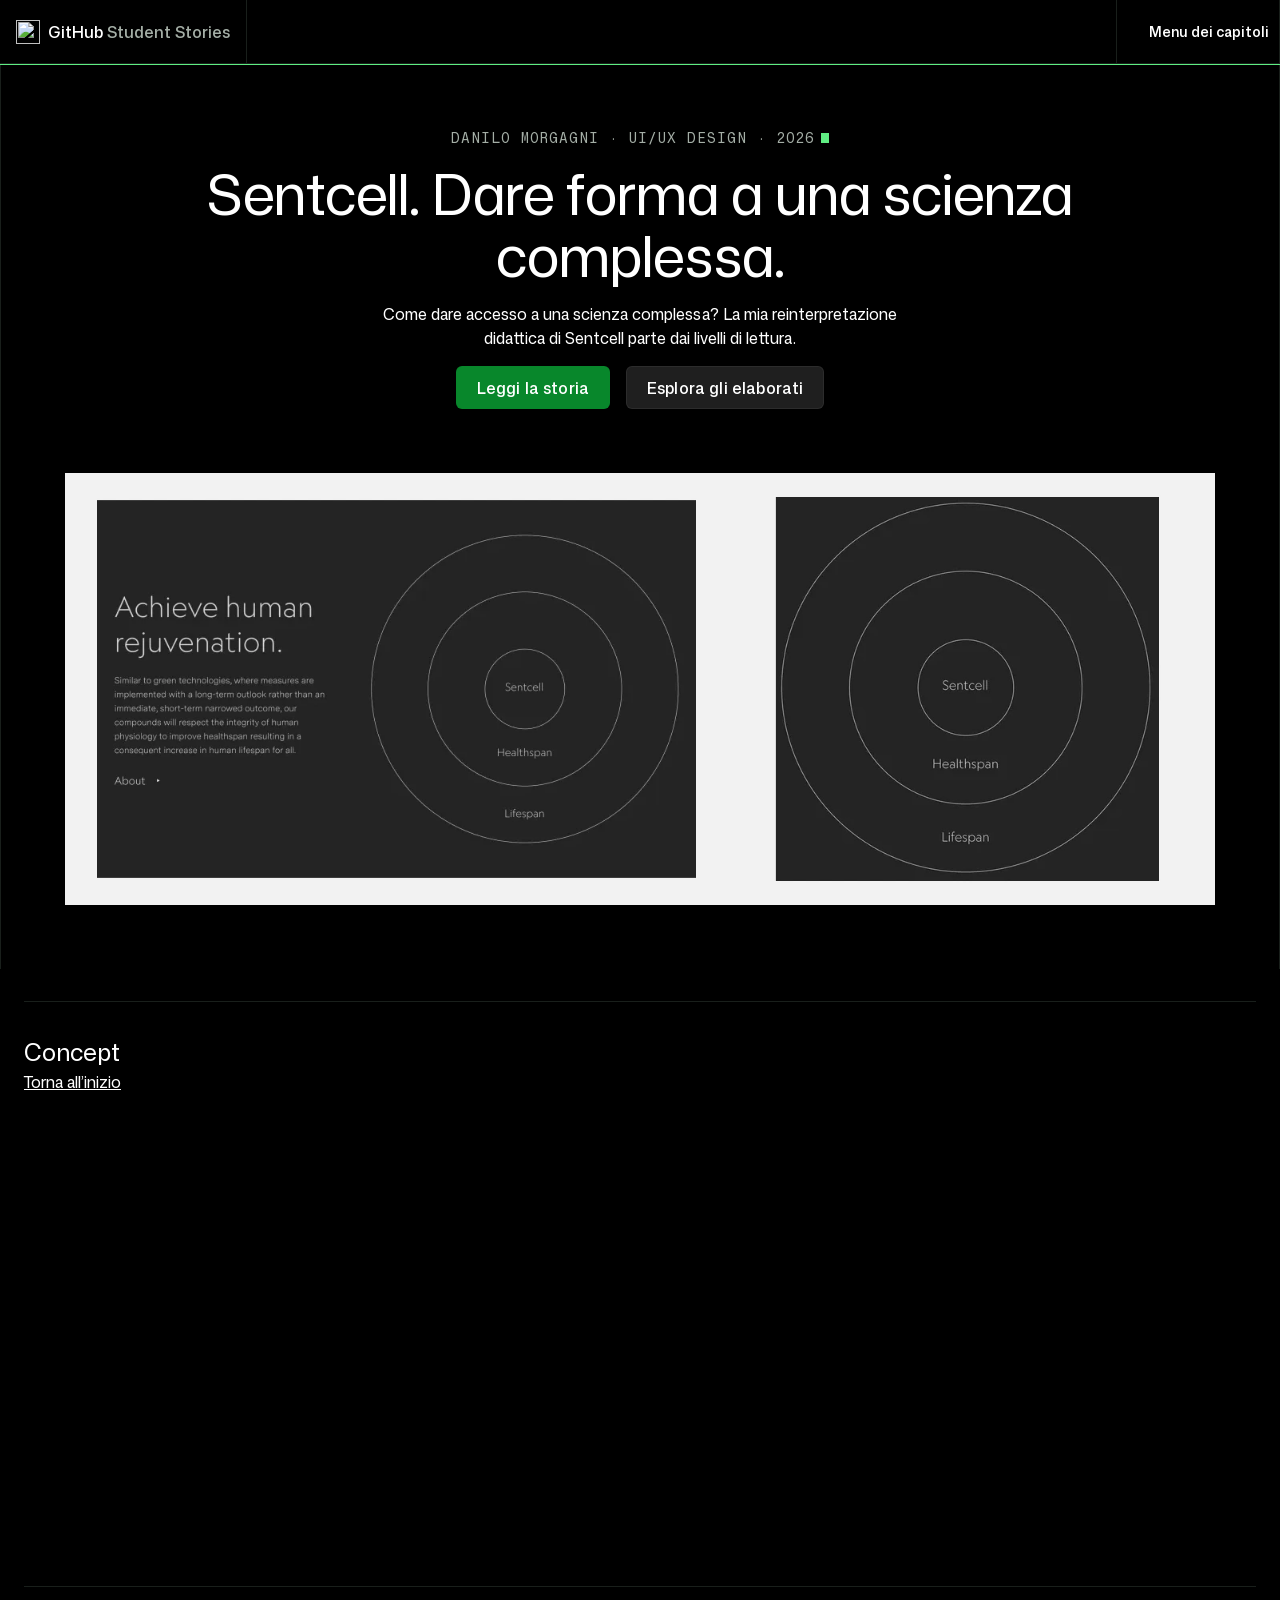
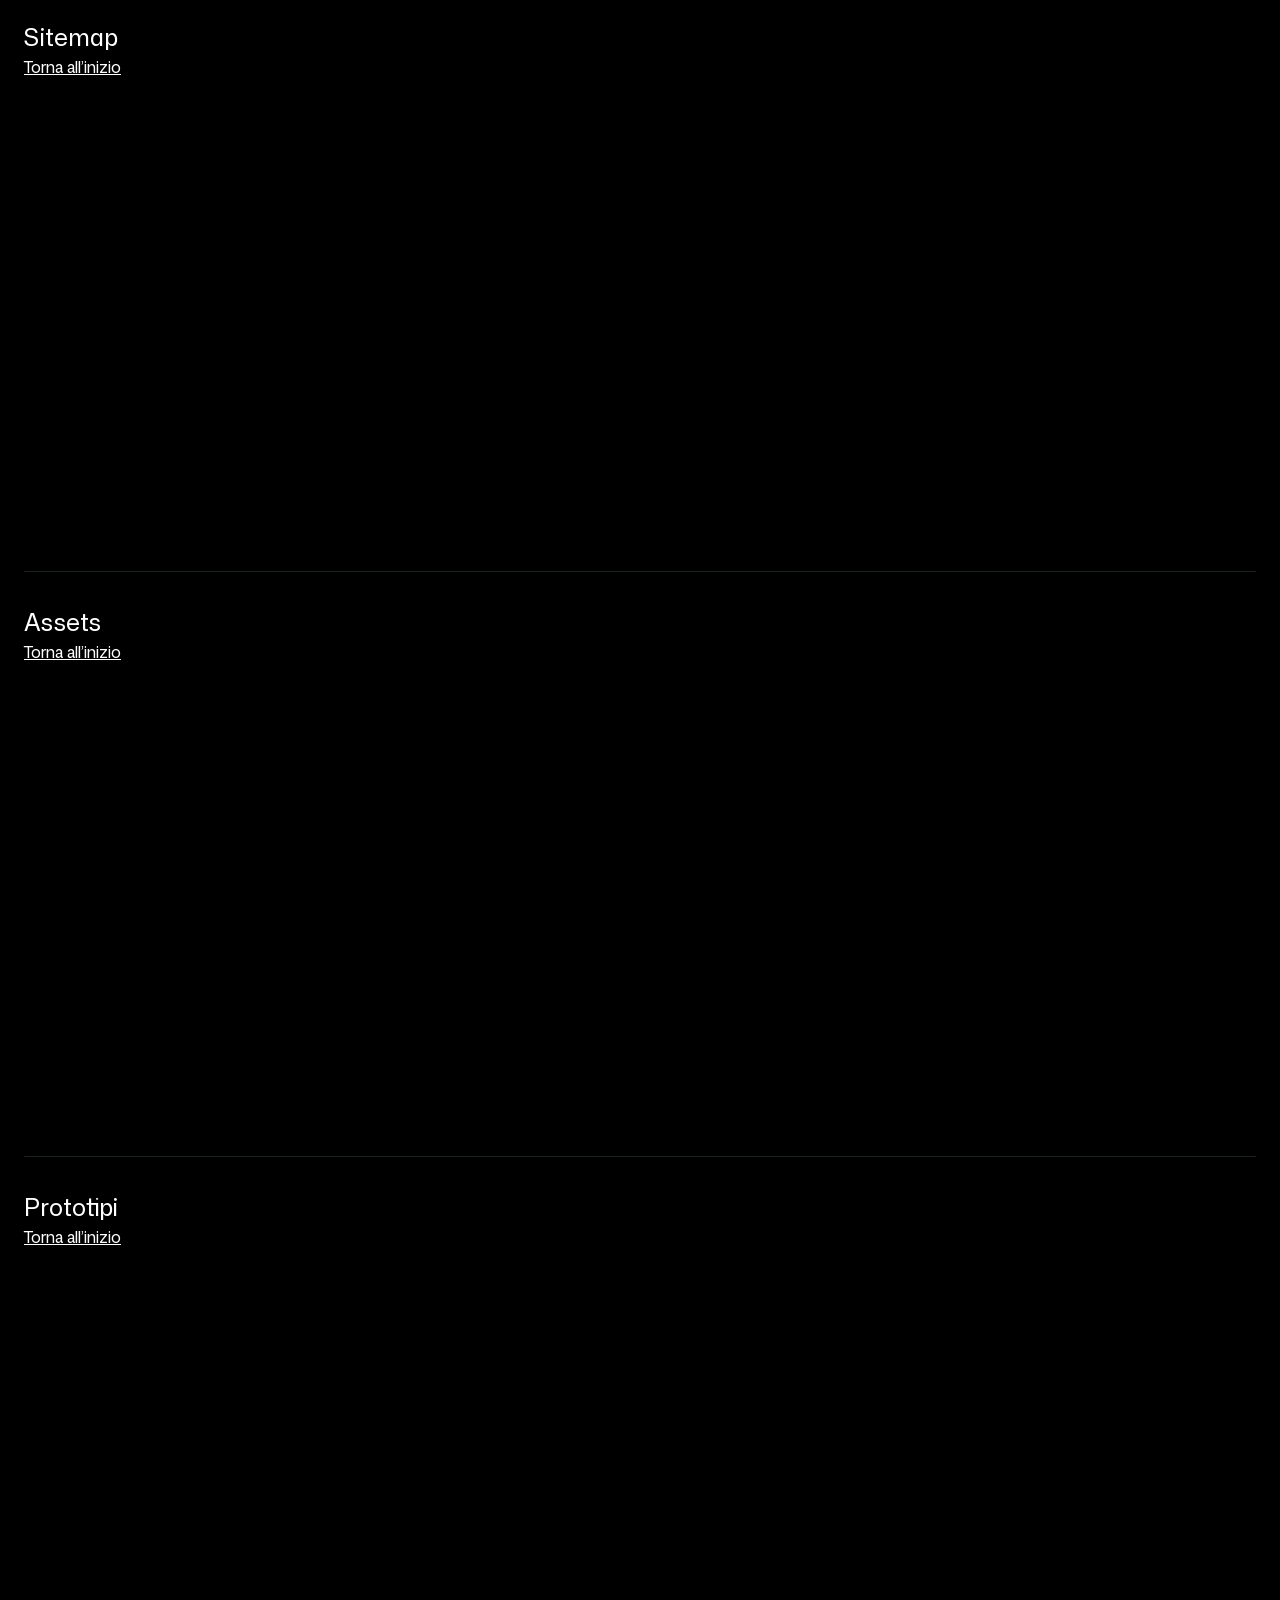
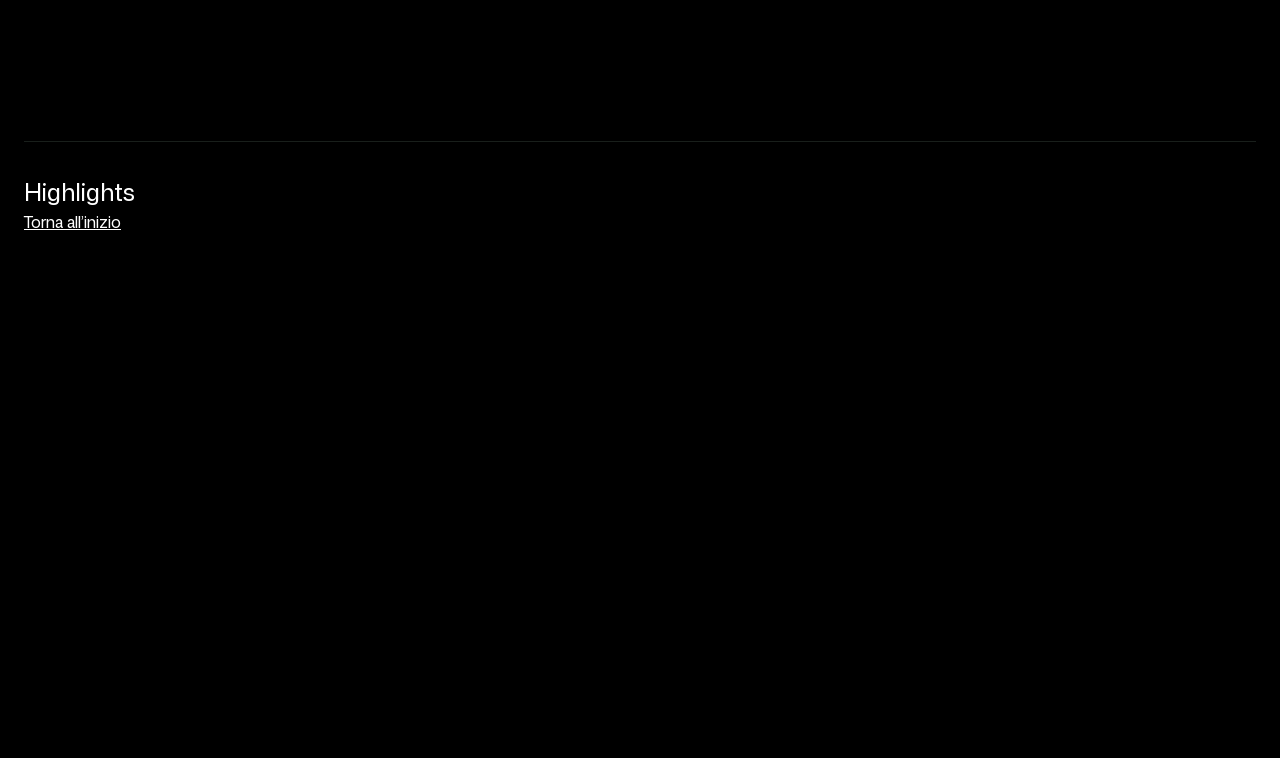
==== index-prova.html @ 56dbe050 "prova pratica del 23 settembre" ====
<!doctype html>
<html lang="it">

<head>
  <meta charset="UTF-8" />
  <meta name="viewport" content="width=device-width, initial-scale=1" />
  <title>Prova Pratica Marco Escher</title>
  <link rel="stylesheet" href="style.css">
  <script src="script.js" defer></script>
</head>

<body>
  <a class="skip-link" href="#top">Vai al contenuto</a>
  <header class="navigation">
    <div class="navigation-content">
      <div class="navigation-brand">
        <a class="navigation-logo" href="https://github.com/education" aria-label="GitHub Education">
          <span class="navigation-back-arrow" aria-hidden="true">‹</span>
          <img src="assets/images/github-mark.svg" width="24" height="24" alt="" />
        </a>
        <a class="navigation-title" href="#top">GitHub <span>Student Stories</span></a>
      </div>
      <div class="navigation-menu">
        <button class="navigation-toggle" type="button" aria-label="Menu dei capitoli" popovertarget="navigation-panel">
          <img class="navigation-icon navigation-icon-open" src="assets/images/menu.svg" width="16" height="16" alt="" aria-hidden="true" />
          <img class="navigation-icon navigation-icon-close" src="assets/images/close.svg" width="16" height="16" alt="" aria-hidden="true" />
          <span class="navigation-label">Menu dei capitoli</span>
        </button>
        <nav id="navigation-panel" class="navigation-panel" popover="auto" aria-label="Capitoli della storia">
          <ul class="navigation-list">
          <li><a href="#concept"><span>Concept</span></a></li>
          <li><a href="#sitemap"><span>Sitemap</span></a></li>
          <li><a href="#assets"><span>Assets</span></a></li>
          <li><a href="#prototipi"><span>Prototipi</span></a></li>
          <li><a href="#highlights"><span>Highlights</span></a></li>
          </ul>
        </nav>
      </div>
    </div>
  </header>
  <main id="top" tabindex="-1">
    <section class="hero">
      <div class="hero-content container">
        <p class="eyebrow">
          Danilo Morgagni · UI/UX Design · 2026
          <svg class="eyebrow-cursor" width="8" height="10" viewBox="0 0 8 10" fill="none"
            xmlns="http://www.w3.org/2000/svg">
            <rect width="8" height="10" fill="#5FED83" />
          </svg>
        </p>
        <h1 class="heading heading-size-1">Sentcell. Dare forma a una scienza complessa.</h1>
        <p class="hero-text text text-size-200">Come dare accesso a una scienza complessa? La mia
          reinterpretazione<br>didattica di Sentcell parte dai livelli
          di lettura.</p>
        <div class="button-group">
          <a href="#storia" class="button button-primary">Leggi la storia</a>
          <a href="#elaborati" class="button button-secondary">Esplora gli elaborati</a>
        </div>
        <img class="hero-image" src="assets/images/sentcell-home.webp" alt="screenshot desktop della home di sentcell">
      </div>
    </section>
    <!-- Destinazioni provvisorie dei link, da completare/sostituire in base al vostro case study -->
    <div class="chapters container" id="storia">
      <section id="concept"><h2 class="heading">Concept</h2><a href="#top">Torna all’inizio</a></section>
      <section id="sitemap"><h2 class="heading">Sitemap</h2><a href="#top">Torna all’inizio</a></section>
      <section id="assets"><h2 class="heading">Assets</h2><a href="#top">Torna all’inizio</a></section>
      <section id="prototipi"><h2 class="heading" id="elaborati">Prototipi</h2><a href="#top">Torna all’inizio</a></section>
      <section id="highlights"><h2 class="heading">Highlights</h2><a href="#top">Torna all’inizio</a></section>
    </div>
  </main>
  <footer></footer>
</body>

</html>
---- style.css ----
* {
    box-sizing: border-box;
    margin: 0;
    padding: 0;
}

img {
    display: inline-block;
    max-width: 100%;
}

@font-face {
  font-family: "Mona Sans";
  src: url("assets/fonts/mona-sans.woff2") format("woff2");
  font-weight: 200 900;
  font-display: swap;
  font-feature-settings: "liga" 0;
}
@font-face {
  font-family: "Mona Sans Mono";
  src: url("assets/fonts/mona-sans-mono.woff2") format("woff2");
  font-weight: 200 900;
  font-display: swap;
  font-feature-settings: "liga" 0;
}

:root {
    --font-body: "Mona Sans";
    --font-mono: "Mona Sans Mono";
    --color-black: #000;
    --color-white: #fff;
    --color-muted: #A4AEA6;
    --color-border-muted: #191F1B;
    --color-cursor: #5FED83;
    --color-button-primary-bg: #08872B;
    --color-button-secondary-bg: rgba(255, 255, 255, 0.12);
    --color-button-secondary-border: rgba(255, 255, 255, 0.06);
    --color-focus: #3094ff;
    --container-width: 1280px;
    --spacing-64: 64px;
    --heading-1-font-size: 56px;
    --heading-1-line-height: 1.1;
    --eyebrow-font-size: 14px;
    --text-200-font-size: 16px;
    --text-200-line-height: 1.5;
    --text-100-font-size: 0.875em;
    --text-100-line-height: 1.5;
    --font-weight-medium: 500;
    --font-weight-semibold: 550;
    --border-width: 1px;
    --focus-outline-width: 0.25em;
    --focus-outline-offset: 0.125em;
    --radius-control: 0.375em;
    --radius-pill: 100em;
    --layer-navigation: 90;
    --layer-skip-link: 100;
}

@media (max-width: 640px) {
    :root {
        --heading-1-font-size: 36px;
    }
}

body {
    font-family: var(--font-body);
    -webkit-font-smoothing: antialiased;
}

.hero {
    --hero-text-max-width: 600px;
    --hero-content-gap: 1em;

    background: var(--color-black);
    color: var(--color-white);
    text-align: center;
}

.container {
    max-width: var(--container-width);
    margin-left: auto;
    margin-right: auto;
}

.hero-content {
    padding: var(--spacing-64);
    border-left: 1px solid var(--color-border-muted);
    border-right: 1px solid var(--color-border-muted);
    display: flex;
    flex-direction: column;
    align-items: center;
    gap: var(--hero-content-gap);
}

.eyebrow {
    font-size: var(--eyebrow-font-size);
    font-family: var(--font-mono);
    text-transform: uppercase;
    letter-spacing: 1px;
    color: var(--color-muted);
    display: flex;
    justify-content: center;
    align-items: center;
    gap: 0.42em;
}

.eyebrow-cursor rect {
    fill: var(--color-cursor);
}

.heading {
    font-weight: 400;
}

.heading-size-1 {
    font-size: var(--heading-1-font-size);
    line-height: var(--heading-1-line-height);
}

.text-size-200 {
    font-size: var(--text-200-font-size);
    line-height: var(--text-200-line-height);
}

.hero-text {
    max-width: var(--hero-text-max-width);
}

.button-group {
    display: flex;
    gap: 1em;
}

.hero-image {
    margin-top: calc(64px - var(--hero-content-gap));
}

.button {
    text-decoration: none;
    color: inherit;
    border: 1px solid;
    padding: 0.6em 1.25em;
    font-weight: 500;
    letter-spacing: 0.16px;
    border-radius: 0.375em;
    transition: background-color 300ms ease-in-out;
}

.button-primary {
    background-color: var(--color-button-primary-bg);
    border-color: transparent;
}

.button-primary:hover {
    background-color: color-mix(in srgb, var(--color-button-primary-bg),#000 16%);
}

.button-secondary {
     background-color: var(--color-button-secondary-bg);
     border-color: var(--color-button-secondary-border);
}

.button-secondary:hover {
    background-color: color-mix(in srgb, var(--color-button-secondary-bg),#fff 6%);
}

.button:focus-visible {
    outline: 4px solid var(--color-focus);
    outline-offset: 2px;
}

[hidden] {
    display: none !important;
}

.skip-link {
    --skip-link-offset-inline: 1em;
    --skip-link-offset-block: 0.5em;
    --skip-link-padding: 0.375em 1.25em;

    position: absolute;
    top: var(--skip-link-offset-block);
    left: var(--skip-link-offset-inline);
    z-index: var(--layer-skip-link);
    padding: var(--skip-link-padding);
    border-radius: var(--radius-control);
    background: var(--color-button-primary-bg);
    color: var(--color-white);
    transform: translateY(calc(-100% - var(--skip-link-offset-block)));
}

.skip-link:focus {
    transform: none;
    outline: var(--focus-outline-width) solid var(--color-focus);
    outline-offset: var(--focus-outline-offset);
}

.navigation {
    --navigation-height: 3.5em;
    --navigation-logo-size: 1.5em;
    --navigation-logo-margin-start: 1em;
    --navigation-logo-margin-end: 0.5em;
    --navigation-brand-padding-end: 1em;
    --navigation-back-arrow-font-size: 1.75em;
    --navigation-back-arrow-line-height: 1;
    --navigation-back-arrow-offset: -0.75em;
    --navigation-title-font-size: var(--text-100-font-size);
    --navigation-title-line-height: var(--text-100-line-height);
    --navigation-link-font-size: var(--text-100-font-size);
    --navigation-link-padding: 1em;
    --navigation-link-hover-background: #151D17;
    --navigation-toggle-font-size: 1em;
    --navigation-toggle-width: 3em;
    --navigation-toggle-padding: 0.25em 0.75em;
    --navigation-toggle-open-background: #090D0A;
    --navigation-icon-size: 1em;
    --navigation-reveal-duration: 0.5s;
    --navigation-reveal-easing: ease;
    --navigation-reveal-offset: -1.25em;

    position: relative;
    z-index: var(--layer-navigation);
    font-size: var(--text-200-font-size);
    line-height: var(--text-200-line-height);
    color: var(--color-white);
    background: var(--color-black);
    border-bottom: var(--border-width) solid var(--color-border-muted);
}

.navigation a {
    color: inherit;
}

.navigation a:focus-visible, .navigation button:focus-visible {
    outline: var(--focus-outline-width) solid var(--color-focus);
    outline-offset: var(--focus-outline-offset);
}

.navigation::after {
    content: "";
    position: absolute;
    top: calc(100% + var(--border-width));
    left: 0;
    right: 0;
    height: var(--border-width);
    background: var(--color-cursor);
    pointer-events: none;
}

.navigation-content {
    display: flex;
    flex-wrap: wrap;
}

.navigation-brand {
    display: flex;
    align-items: center;
    height: calc(var(--navigation-height) - var(--border-width));
    flex-shrink: 0;
}

.navigation-logo {
    display: flex;
    position: relative;
    margin-left: var(--navigation-logo-margin-start);
    margin-right: var(--navigation-logo-margin-end);
}

.navigation-logo img {
    display: block;
    width: var(--navigation-logo-size);
    height: var(--navigation-logo-size);
}

.navigation-back-arrow {
    position: absolute;
    top: 50%;
    left: var(--navigation-back-arrow-offset);
    transform: translateY(-50%);
    opacity: 0;
    color: var(--color-muted);
    font-size: var(--navigation-back-arrow-font-size);
    line-height: var(--navigation-back-arrow-line-height);
}

.navigation-logo:hover .navigation-back-arrow {
    opacity: 1;
}

.navigation-title {
    text-decoration: none;
    font-size: var(--navigation-title-font-size);
    font-weight: var(--font-weight-medium);
    line-height: var(--navigation-title-line-height);
}

.navigation-title span {
    color: var(--color-muted);
}

.navigation-menu {
    width: 100%;
}

.navigation-list {
    list-style: none;
    margin: 0;
    padding: 0;
}

.navigation-list a {
    display: flex;
    align-items: center;
    padding: var(--navigation-link-padding);
    font-size: var(--navigation-link-font-size);
    line-height: var(--text-100-line-height);
    text-decoration: none;
}

.navigation-list a:hover {
    color: var(--color-white);
}

/* Il layout "compatto" dipende se l'attributo popover è presente (su desktop viene rimosso via JS) */
.navigation:has(.navigation-panel[popover]) {
    height: var(--navigation-height);
}

.navigation:has(.navigation-panel[popover]) .navigation-content {
    height: 100%;
    flex-wrap: nowrap;
}

.navigation-menu:has(.navigation-panel[popover]) {
    width: auto;
    margin-left: auto;
}

.navigation-toggle {
    anchor-name: --navigation-toggle;
    display: flex;
    align-items: center;
    justify-content: center;
    width: var(--navigation-toggle-width);
    height: 100%;
    padding: var(--navigation-toggle-padding);
    font-family: inherit;
    font-size: var(--navigation-toggle-font-size);
    line-height: var(--text-100-line-height);
    cursor: pointer;
    border: 0;
    border-left: var(--border-width) solid var(--color-border-muted);
    background: transparent;
    color: var(--color-white);
}

.navigation-icon {
    display: block;
    width: var(--navigation-icon-size);
    height: var(--navigation-icon-size);
    flex-shrink: 0;
}

.navigation-icon-close {
    display: none;
}

.navigation-label {
    display: none;
}

.navigation-panel[popover] {
    position: fixed;
    position-anchor: --navigation-toggle;
    inset: auto;
    top: calc(anchor(bottom) + var(--border-width));
    left: 0;
    width: 100%;
    margin: 0;
    padding: 0;
    border: 0;
    color: var(--color-white);
    background: var(--color-black);
    max-height: calc(100dvh - var(--navigation-height));
    overflow-y: auto;
}

.navigation-menu:has(:popover-open) .navigation-toggle {
    background: var(--navigation-toggle-open-background);
}

.navigation-menu:has(:popover-open) .navigation-icon-open {
    display: none;
}

.navigation-menu:has(:popover-open) .navigation-icon-close {
    display: block;
}

.navigation-toggle:focus-visible {
    outline-offset: calc(-1 * var(--focus-outline-offset));
}

@media (prefers-reduced-motion: no-preference) {
    .navigation-panel:popover-open {
        animation: reveal var(--navigation-reveal-duration) var(--navigation-reveal-easing);
    }
    @keyframes reveal {
        from {
            opacity: 0;
            transform: translateY(var(--navigation-reveal-offset));
        }
        to {
            opacity: 1;
            transform: translateY(0);
        }
    }
}

/* Su tablet cambia il layout, ma il popover resta attivo */
@media (min-width: 48rem) {
    .navigation {
        --navigation-height: 4em;
        --navigation-title-font-size: 1em;
        --navigation-title-line-height: 1;
        --navigation-toggle-font-size: var(--text-100-font-size);
        --navigation-toggle-min-width: 6em;
        --navigation-toggle-gap: 0.5em;
        --navigation-list-gap: 0.0625em;
        --navigation-list-padding: 0.5em 1em;
        --navigation-link-min-height: 2.5em;
        --navigation-link-padding: 0.5em 0.75em;
    }
    .navigation-brand {
        padding-right: var(--navigation-brand-padding-end);
        border-right: var(--border-width) solid var(--color-border-muted);
    }
    .navigation-menu:has(.navigation-panel[popover]) {
        position: relative;
    }
    .navigation-toggle {
        width: max-content;
        min-width: var(--navigation-toggle-min-width);
        gap: var(--navigation-toggle-gap);
        border-right: var(--border-width) solid var(--color-border-muted);
        font-weight: var(--font-weight-semibold);
    }
    .navigation-label {
        display: inline;
        white-space: nowrap;
    }
    .navigation-panel[popover] {
        left: auto;
        right: anchor(right);
        width: anchor-size(width);
        border: var(--border-width) solid var(--color-border-muted);
        border-top: 0;
    }
    .navigation-list {
        display: grid;
        gap: var(--navigation-list-gap);
        padding: var(--navigation-list-padding);
    }
    .navigation-list a {
        min-height: var(--navigation-link-min-height);
        color: var(--color-muted);
        border-radius: var(--radius-control);
    }
    .navigation-list a:hover, .navigation-list a:focus-visible {
        background: var(--navigation-link-hover-background);
    }
}

/* Su desktop JS rimuove popover e gli elementi si dispongono in linea */
@media (min-width: 63.25rem) {
    .navigation {
        --navigation-inline-list-padding: 0 0 0 1em;
        --navigation-inline-link-padding: 0 0.25em;
        --navigation-inline-label-padding: 0.25em 0.75em;
    }
    .navigation-content {
        flex-wrap: nowrap;
        height: calc(var(--navigation-height) - var(--border-width));
    }
    .navigation-menu:has(.navigation-panel:not([popover])) {
        width: auto;
        margin-left: 0;
    }
    .navigation-panel:not([popover]) {
        position: static;
        height: 100%;
        border: 0;
        overflow: visible;
    }
    .navigation-panel:not([popover]) .navigation-list {
        display: flex;
        height: 100%;
        gap: 0;
        padding: var(--navigation-inline-list-padding);
    }
    .navigation-panel:not([popover]) .navigation-list a {
        height: 100%;
        padding: var(--navigation-inline-link-padding);
    }
    .navigation-panel:not([popover]) .navigation-list a span {
        padding: var(--navigation-inline-label-padding);
        border-radius: var(--radius-pill);
    }
    .navigation-panel:not([popover]) .navigation-list a:hover, .navigation-panel:not([popover]) .navigation-list a:focus-visible {
        background: transparent;
    }
    .navigation-panel:not([popover]) .navigation-list a:hover span {
        background: var(--navigation-link-hover-background);
    }
    .navigation-panel:not([popover]) .navigation-list a:focus-visible {
        outline: none;
    }
    .navigation-panel:not([popover]) .navigation-list a:focus-visible span {
        outline: var(--focus-outline-width) solid var(--color-focus);
        outline-offset: var(--focus-outline-offset);
    }
}

/* Destinazioni provvisorie dei link, da completare/sostituire in base al vostro case study */
.chapters {
    --chapters-padding: 2em 1.5em;
    --chapters-section-min-height: 65vh;
    --chapters-section-padding-top: 2em;

    padding: var(--chapters-padding);
    color: var(--color-white);
    background: var(--color-black);
    line-height: var(--text-200-line-height);
}

.chapters section {
    min-height: var(--chapters-section-min-height);
    padding-top: var(--chapters-section-padding-top);
    border-top: var(--border-width) solid var(--color-border-muted);
}

.chapters a {
    color: inherit;
}
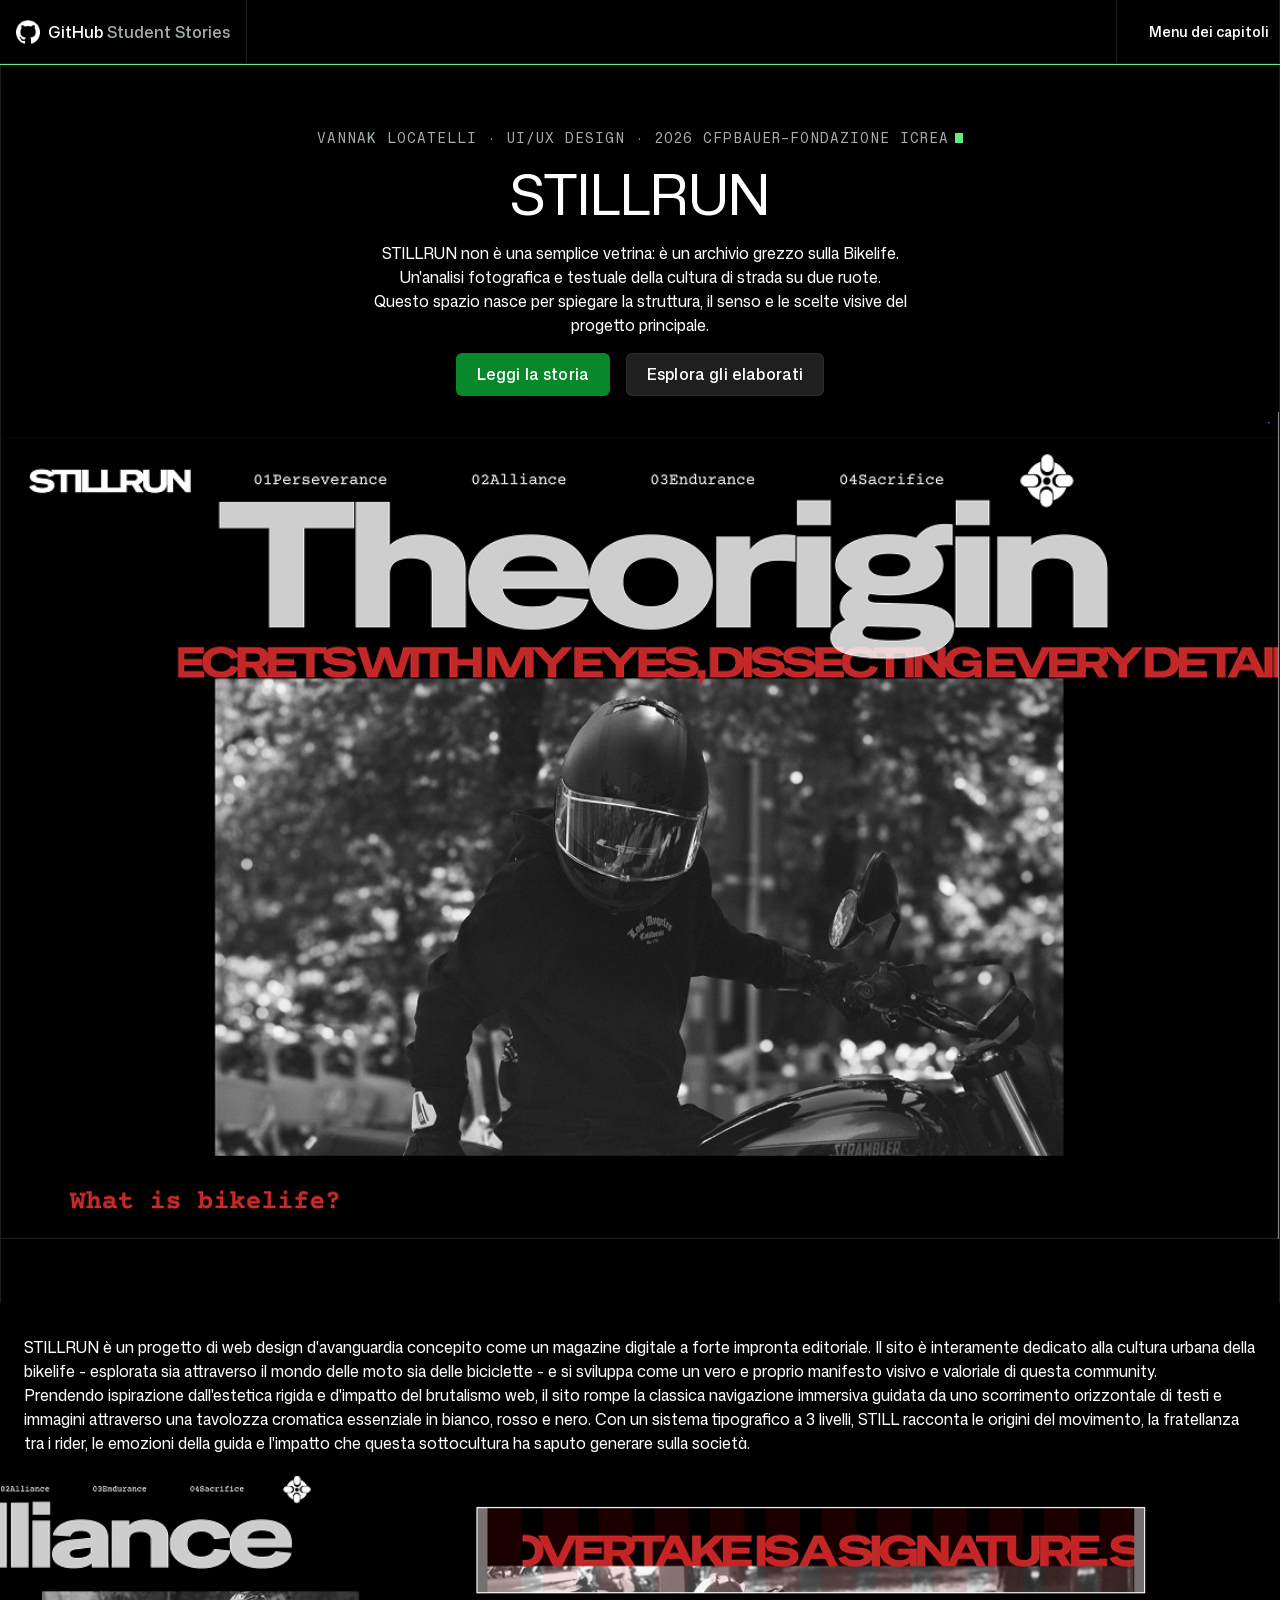
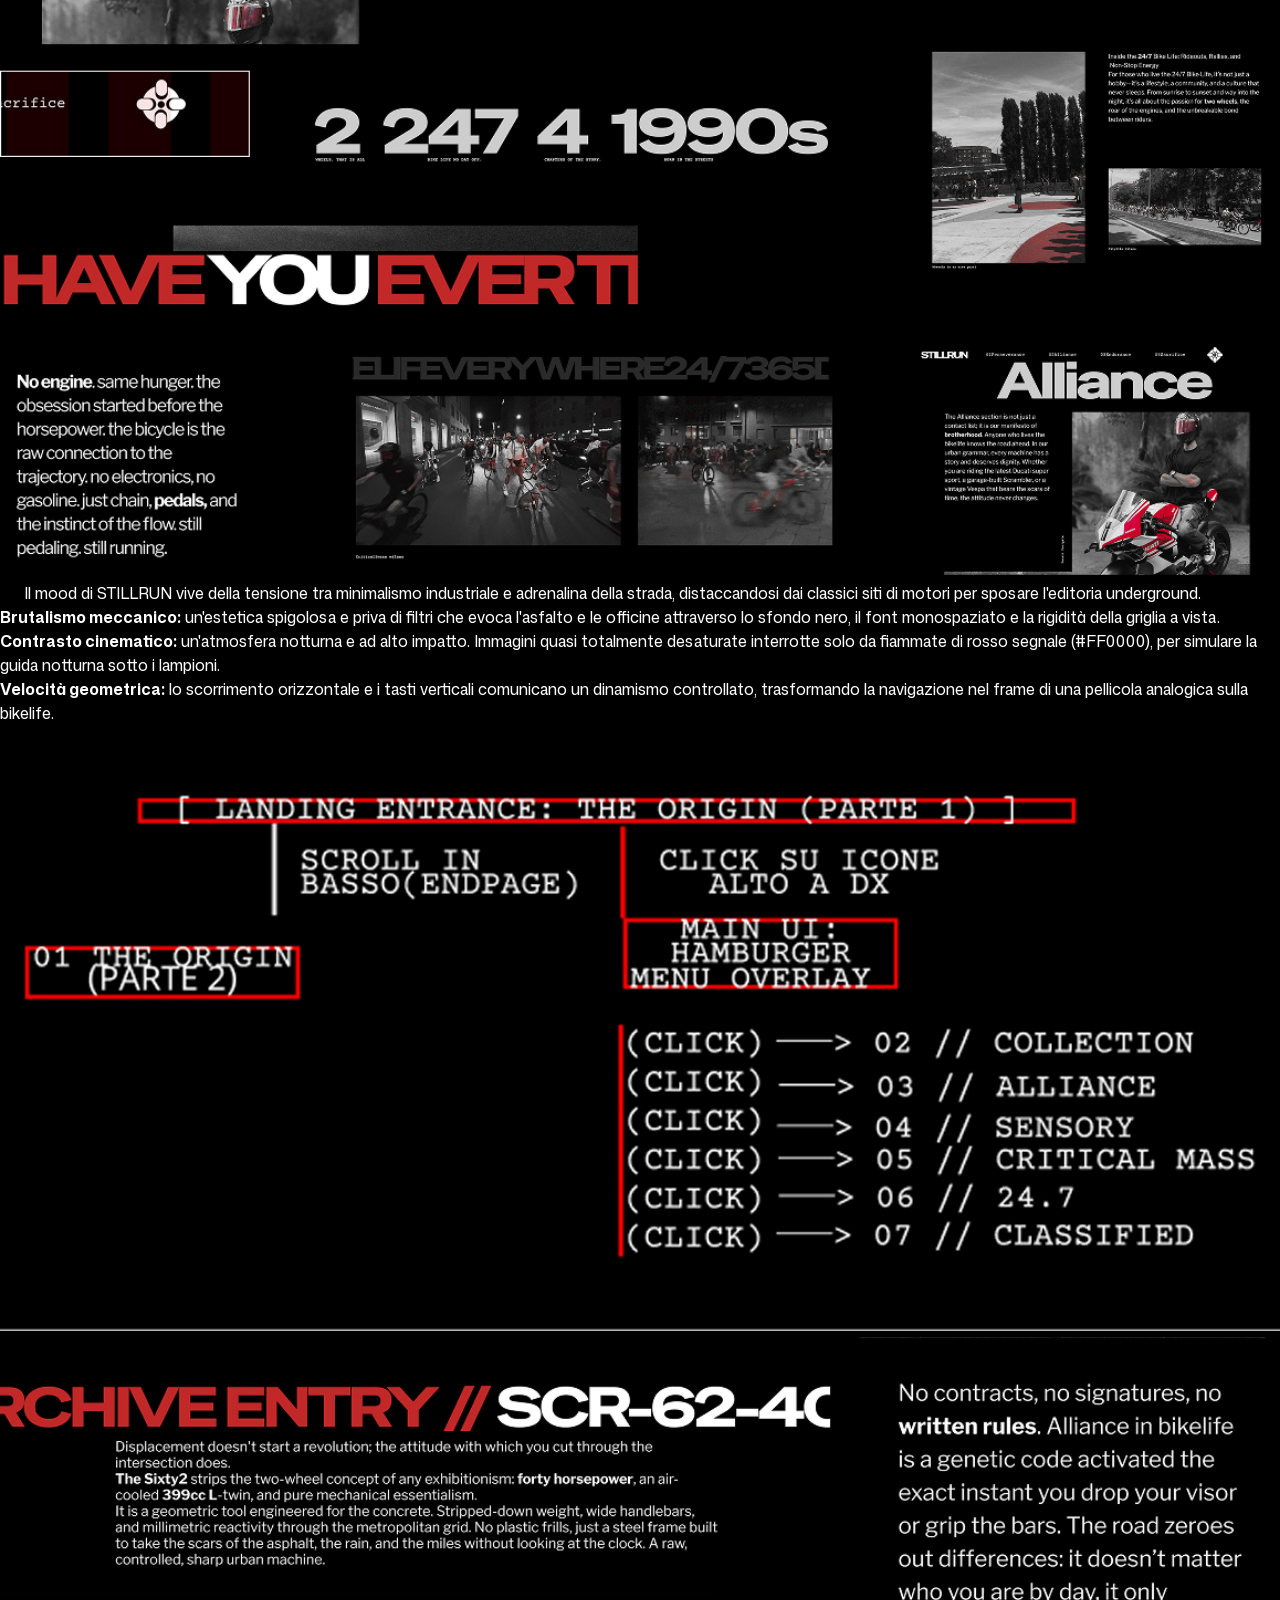
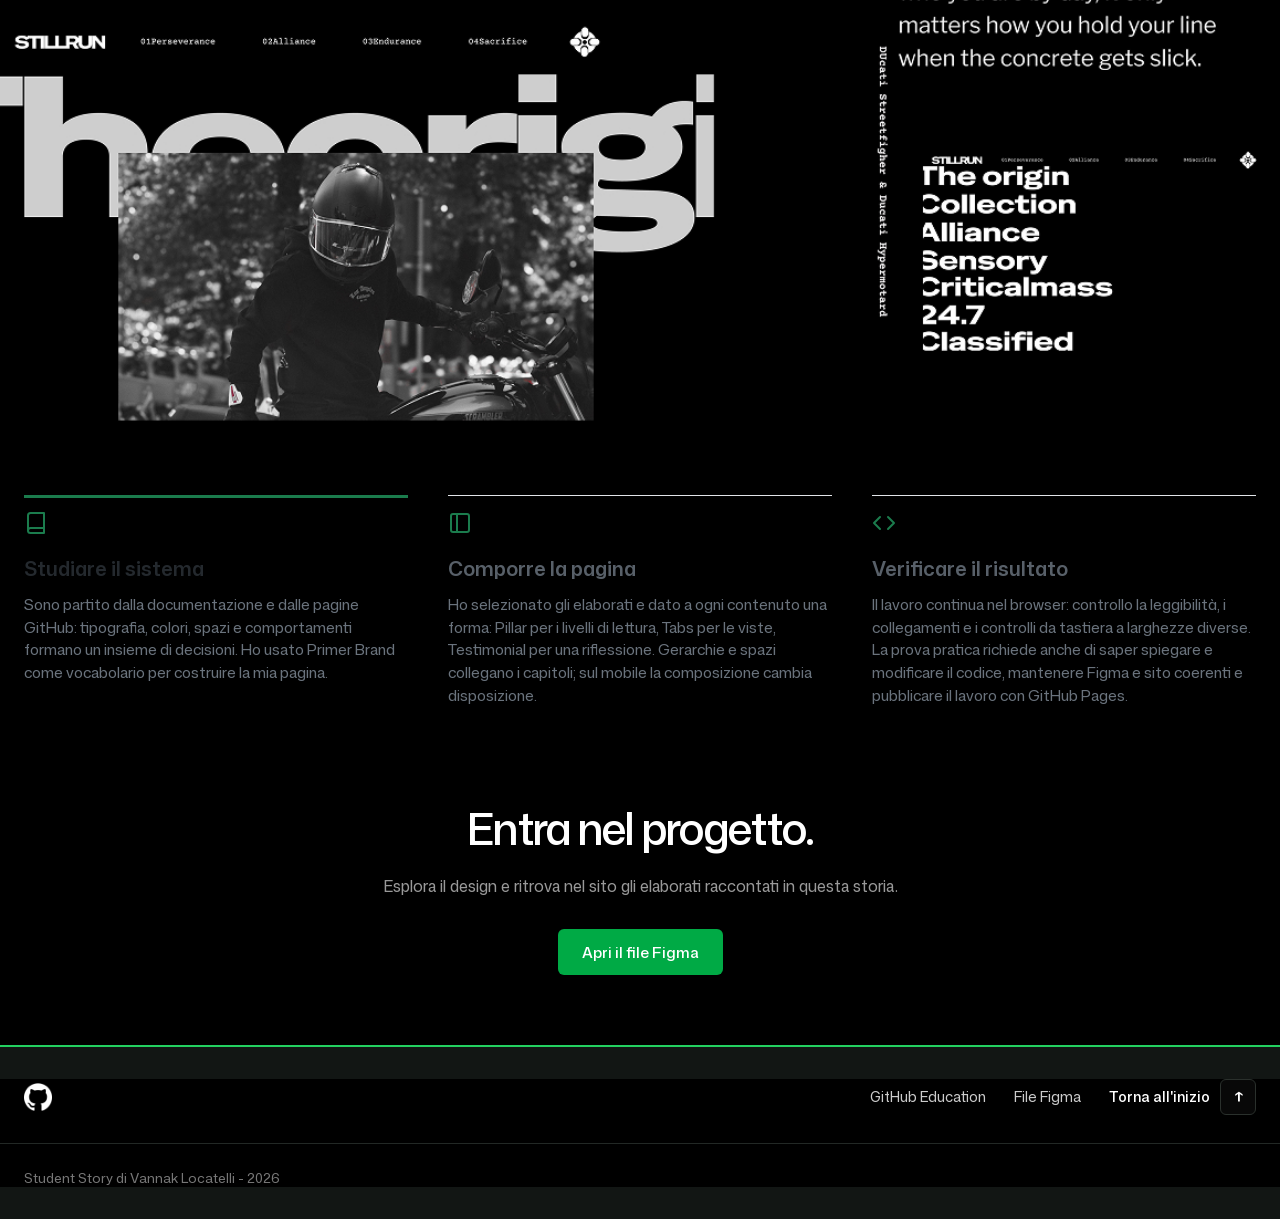
==== commit fce0d3bc: "9 ottobre 10:00" ====
--- a/index-prova.html
+++ b/index-prova.html
@@ -4,19 +4,20 @@
 <head>
   <meta charset="UTF-8" />
   <meta name="viewport" content="width=device-width, initial-scale=1" />
-  <title>Prova Pratica Marco Escher</title>
+  <title>STILLRUN // Case Study - Vannak Locatelli</title>
   <link rel="stylesheet" href="style.css">
   <script src="script.js" defer></script>
 </head>
 
 <body>
   <a class="skip-link" href="#top">Vai al contenuto</a>
+  
   <header class="navigation">
     <div class="navigation-content">
       <div class="navigation-brand">
         <a class="navigation-logo" href="https://github.com/education" aria-label="GitHub Education">
           <span class="navigation-back-arrow" aria-hidden="true">‹</span>
-          <img src="assets/images/github-mark.svg" width="24" height="24" alt="" />
+          <img src="assets/images/github-white-icon.png.webp" width="24" height="24" alt="GitHub Logo" />
         </a>
         <a class="navigation-title" href="#top">GitHub <span>Student Stories</span></a>
       </div>
@@ -28,47 +29,157 @@
         </button>
         <nav id="navigation-panel" class="navigation-panel" popover="auto" aria-label="Capitoli della storia">
           <ul class="navigation-list">
-          <li><a href="#concept"><span>Concept</span></a></li>
-          <li><a href="#sitemap"><span>Sitemap</span></a></li>
-          <li><a href="#assets"><span>Assets</span></a></li>
-          <li><a href="#prototipi"><span>Prototipi</span></a></li>
-          <li><a href="#highlights"><span>Highlights</span></a></li>
+            <li><a href="#concept"><span>Concept</span></a></li>
+            <li><a href="#sitemap"><span>Sitemap</span></a></li>
+            <li><a href="#assets"><span>Assets</span></a></li>
+            <li><a href="#prototipi"><span>Prototipi</span></a></li>
+            <li><a href="#highlights"><span>Highlights</span></a></li>
           </ul>
         </nav>
       </div>
     </div>
   </header>
+
   <main id="top" tabindex="-1">
     <section class="hero">
       <div class="hero-content container">
         <p class="eyebrow">
-          Danilo Morgagni · UI/UX Design · 2026
-          <svg class="eyebrow-cursor" width="8" height="10" viewBox="0 0 8 10" fill="none"
-            xmlns="http://www.w3.org/2000/svg">
+          Vannak Locatelli · UI/UX Design · 2026 CFPBAUER-FONDAZIONE ICREA
+          <svg class="eyebrow-cursor" width="8" height="10" viewBox="0 0 8 10" fill="none" xmlns="http://www.w3.org/2000/svg">
             <rect width="8" height="10" fill="#5FED83" />
           </svg>
         </p>
-        <h1 class="heading heading-size-1">Sentcell. Dare forma a una scienza complessa.</h1>
-        <p class="hero-text text text-size-200">Come dare accesso a una scienza complessa? La mia
-          reinterpretazione<br>didattica di Sentcell parte dai livelli
-          di lettura.</p>
+        <h1 class="heading heading-size-1">STILLRUN</h1>
+        
+        <div class="hero-description">
+          <p class="hero-text text text-size-200">STILLRUN non è una semplice vetrina: è un archivio grezzo sulla Bikelife.</p>
+          <p class="hero-text text text-size-200">Un'analisi fotografica e testuale della cultura di strada su due ruote.</p>
+          <p class="hero-text text text-size-200">Questo spazio nasce per spiegare la struttura, il senso e le scelte visive del progetto principale.</p>
+        </div>
+
         <div class="button-group">
           <a href="#storia" class="button button-primary">Leggi la storia</a>
           <a href="#elaborati" class="button button-secondary">Esplora gli elaborati</a>
         </div>
-        <img class="hero-image" src="assets/images/sentcell-home.webp" alt="screenshot desktop della home di sentcell">
+        
+        <img class="hero-image" src="assets/images/Screenshot 2026-09-30 alle 09.47.18 (2) 1.jpg" alt="Screenshot desktop della home del sito STILLRUN">
       </div>
     </section>
-    <!-- Destinazioni provvisorie dei link, da completare/sostituire in base al vostro case study -->
-    <div class="chapters container" id="storia">
-      <section id="concept"><h2 class="heading">Concept</h2><a href="#top">Torna all’inizio</a></section>
-      <section id="sitemap"><h2 class="heading">Sitemap</h2><a href="#top">Torna all’inizio</a></section>
-      <section id="assets"><h2 class="heading">Assets</h2><a href="#top">Torna all’inizio</a></section>
-      <section id="prototipi"><h2 class="heading" id="elaborati">Prototipi</h2><a href="#top">Torna all’inizio</a></section>
-      <section id="highlights"><h2 class="heading">Highlights</h2><a href="#top">Torna all’inizio</a></section>
+
+    <section class="chapters container" id="storia">
+      <div class="chapter-block">
+        <p class="hero-text text text-size-200">
+          STILLRUN è un progetto di web design d'avanguardia concepito come un magazine digitale a forte impronta editoriale.
+          Il sito è interamente dedicato alla cultura urbana della bikelife - esplorata sia attraverso il mondo delle moto sia delle biciclette - e si sviluppa come un vero e proprio manifesto visivo e valoriale di questa community.
+        </p>
+        <p class="hero-text text text-size-200">
+          Prendendo ispirazione dall'estetica rigida e d'impatto del brutalismo web, il sito rompe la classica navigazione immersiva guidata da uno scorrimento orizzontale di testi e immagini attraverso una tavolozza cromatica essenziale in bianco, rosso e nero. Con un sistema tipografico a 3 livelli, STILL racconta le origini del movimento, la fratellanza tra i rider, le emozioni della guida e l'impatto che questa sottocultura ha saputo generare sulla società.
+        </p>
+        <img class="hero-image" src="assets/images/Component 2.jpg" alt="Anteprima componenti visivi STILLRUN">
+      </div>
+
+      <div class="chapter-block">
+        <p class="hero-text text text-size-200">
+          Il mood di STILLRUN vive della tensione tra minimalismo industriale e adrenalina della strada, distaccandosi dai classici siti di motori per sposare l'editoria underground.
+        </p>
+        
+        <ul class="lista-punti hero-text text text-size-200">
+          <li>
+            <strong>Brutalismo meccanico:</strong> un'estetica spigolosa e priva di filtri che evoca l'asfalto e le officine attraverso lo sfondo nero, il font monospaziato e la rigidità della griglia a vista.
+          </li>
+          <li>
+            <strong>Contrasto cinematico:</strong> un'atmosfera notturna e ad alto impatto. Immagini quasi totalmente desaturate interrotte solo da fiammate di rosso segnale (#FF0000), per simulare la guida notturna sotto i lampioni.
+          </li>
+          <li>
+            <strong>Velocità geometrica:</strong> lo scorrimento orizzontale e i tasti verticali comunicano un dinamismo controllato, trasformando la navigazione nel frame di una pellicola analogica sulla bikelife.
+          </li>
+        </ul>
+        <img class="hero-image" src="assets/images/Component 7 1.jpg" alt="Dettaglio moodboard visiva">
+        <img class="hero-image" src="assets/images/Component 5.jpg" alt="Dettaglio layout editoriale">
+      </div>
+    </section>
+
+    <section class="cards-grid container" id="elaborati">
+      <article class="card card-active">
+        <div class="card-top-line"></div>
+        <div class="card-icon">
+          <svg width="24" height="24" viewBox="0 0 24 24" fill="none" stroke="currentColor" stroke-width="2" stroke-linecap="round" stroke-linejoin="round">
+            <path d="M4 19.5A2.5 2.5 0 0 1 6.5 17H20"></path>
+            <path d="M6.5 2H20v20H6.5A2.5 2.5 0 0 1 4 19.5v-15A2.5 2.5 0 0 1 6.5 2z"></path>
+          </svg>
+        </div>
+        <h3 class="card-title">Studiare il sistema</h3>
+        <p class="card-text">
+          Sono partito dalla documentazione e dalle pagine GitHub: tipografia, colori, spazi e comportamenti formano un insieme di decisioni. Ho usato Primer Brand come vocabolario per costruire la mia pagina.
+        </p>
+      </article>
+
+      <article class="card">
+        <div class="card-top-line"></div>
+        <div class="card-icon">
+          <svg width="24" height="24" viewBox="0 0 24 24" fill="none" stroke="currentColor" stroke-width="2" stroke-linecap="round" stroke-linejoin="round">
+            <rect x="3" y="3" width="18" height="18" rx="2" ry="2"></rect>
+            <line x1="9" y1="3" x2="9" y2="21"></line>
+          </svg>
+        </div>
+        <h3 class="card-title">Comporre la pagina</h3>
+        <p class="card-text">
+          Ho selezionato gli elaborati e dato a ogni contenuto una forma: Pillar per i livelli di lettura, Tabs per le viste, Testimonial per una riflessione. Gerarchie e spazi collegano i capitoli; sul mobile la composizione cambia disposizione.
+        </p>
+      </article>
+
+      <article class="card">
+        <div class="card-top-line"></div>
+        <div class="card-icon">
+          <svg width="24" height="24" viewBox="0 0 24 24" fill="none" stroke="currentColor" stroke-width="2" stroke-linecap="round" stroke-linejoin="round">
+            <polyline points="16 18 22 12 16 6"></polyline>
+            <polyline points="8 6 2 12 8 18"></polyline>
+          </svg>
+        </div>
+        <h3 class="card-title">Verificare il risultato</h3>
+        <p class="card-text">
+          Il lavoro continua nel browser: controllo la leggibilità, i collegamenti e i controlli da tastiera a larghezze diverse. La prova pratica richiede anche di saper spiegare e modificare il codice, mantenere Figma e sito coerenti e pubblicare il lavoro con GitHub Pages.
+        </p>
+      </article>
+    </section>
+  </main>
+
+  <footer>
+    <div class="footer-cta">
+      <div class="container">
+        <h2 class="footer-title">Entra nel progetto.</h2>
+        <p class="footer-subtitle">
+          Esplora il design e ritrova nel sito gli elaborati raccontati in questa storia.
+        </p>
+        <a href="https://www.figma.com/proto/sFlde48P5YhAInU2dSzeS0/MORGANTI-UX-UI?node-id=820-503&t=zGFscXm33Yujxi1F-1&scaling=scale-down-width&content-scaling=fixed&page-id=820%3A502" target="_blank" rel="noopener noreferrer" class="button-figma">Apri il file Figma</a>
+      </div>
     </div>
-  </main>
-  <footer></footer>
+
+    <div class="footer-bottom">
+      <div class="container">
+        <div class="footer-main-row">
+          <div class="footer-brand">
+            <a href="https://github.com/education" aria-label="GitHub Education">
+              <img src="assets/images/github-white-icon.png.webp" width="28" height="28" alt="GitHub Logo" />
+            </a>
+          </div>
+          
+          <nav class="footer-nav" aria-label="Link del footer">
+            <a href="https://github.com/education" class="footer-link">GitHub Education</a>
+            <a href="https://www.figma.com" class="footer-link" target="_blank" rel="noopener noreferrer">File Figma</a>
+            <a href="#top" class="footer-back-to-top">
+              <span>Torna all'inizio</span>
+              <span class="arrow-box" aria-hidden="true">↑</span>
+            </a>
+          </nav>
+        </div>
+
+        <div class="footer-credits">
+          <p>Student Story di Vannak Locatelli - 2026</p>
+        </div>
+      </div>
+    </div>
+  </footer>
 </body>
 
 </html>
@@ -99,5 +210,4 @@
 
 
 
-
     
--- a/style.css
+++ b/style.css
@@ -1,7 +1,29 @@
 * {
-    box-sizing: border-box;
-    margin: 0;
-    padding: 0;
+   * {
+  margin: 0;
+  padding: 0;
+  box-sizing: border-box;
+}
+
+/* 2. Sfondo nero a TUTTO lo schermo */
+html, body {
+  width: 100%;
+  min-height: 100vh;
+  background-color: #000000 !important;
+  color: #ffffff;
+  overflow-x: hidden;
+}
+
+/* 3. Centratura del blocco del sito */
+.container, main, .site-wrapper {
+  max-width: 1200px; /* o la larghezza massima usata nel tuo progetto */
+  width: 100%;
+  margin-left: auto !important;
+  margin-right: auto !important;
+  padding-left: 1.5rem;
+  padding-right: 1.5rem;
+  background-color: #000000;
+}
 }
 
 img {
@@ -542,3 +564,230 @@
 .chapters a {
     color: inherit;
 }
+
+.footer-cta {
+  background-color: #000000; /* Nero puro */
+  text-align: center;
+  padding: 90px 20px 70px 20px;
+}
+
+.footer-title {
+  font-size: 2.75rem;
+  font-weight: 500;
+  color: #ffffff;
+  margin: 0 0 16px 0;
+  letter-spacing: -0.02em;
+}
+
+.footer-subtitle {
+  font-size: 1rem;
+  color: #999999;
+  margin: 0 0 32px 0;
+}
+
+/* Bottone Verde Figma */
+.button-figma {
+  display: inline-block;
+  background-color: #00aa45; /* Verde GitHub/Figma */
+  color: #ffffff;
+  padding: 12px 24px;
+  border-radius: 6px;
+  text-decoration: none;
+  font-size: 0.95rem;
+  font-weight: 500;
+  transition: background-color 0.2s ease;
+}
+
+.button-figma:hover {
+  background-color: #00c853;
+}
+
+
+/* --- PARTE INFERIORE (Sfondo Grigio Antracite) --- */
+.footer-bottom {
+  background-color: #121614; /* Grigio scuro antracite come nell'immagine */
+  border-top: 2px solid #23d160; /* Sottile linea verde brillante in cima */
+  padding: 32px 0;
+}
+
+/* Riga principale con Logo e Link */
+.footer-main-row {
+  display: flex;
+  justify-content: space-between;
+  align-items: center;
+  padding-bottom: 28px;
+}
+
+.footer-brand img {
+  display: block;
+  filter: brightness(0) invert(1); /* Rende il logo GitHub bianco */
+}
+
+.footer-nav {
+  display: flex;
+  align-items: center;
+  gap: 28px;
+}
+
+.footer-link {
+  color: #cccccc;
+  text-decoration: none;
+  font-size: 0.9rem;
+  transition: color 0.2s ease;
+}
+
+.footer-link:hover {
+  color: #ffffff;
+}
+
+/* Tasto Torna all'inizio con riquadro freccia */
+.footer-back-to-top {
+  display: flex;
+  align-items: center;
+  gap: 10px;
+  color: #ffffff;
+  text-decoration: none;
+  font-size: 0.9rem;
+  font-weight: 500;
+}
+
+.arrow-box {
+  display: inline-flex;
+  align-items: center;
+  justify-content: center;
+  width: 36px;
+  height: 36px;
+  border: 1px solid #2a302c;
+  border-radius: 6px;
+  background-color: rgba(255, 255, 255, 0.03);
+  color: #ffffff;
+  font-size: 1.1rem;
+  transition: border-color 0.2s ease, color 0.2s ease;
+}
+
+.footer-back-to-top:hover .arrow-box {
+  border-color: #23d160;
+  color: #23d160;
+}
+
+/* Linea divisoria e crediti */
+.footer-credits {
+  border-top: 1px solid #222825; /* Linea divisoria scura */
+  padding-top: 24px;
+}
+
+.footer-credits p {
+  margin: 0;
+  color: #777777;
+  font-size: 0.85rem;
+}
+
+.cards-section {
+  max-width: 1158px;
+  min-height: 251px;
+  margin: 60px auto;
+  padding: 0 20px;
+  box-sizing: border-box;
+}
+
+.cards-grid {
+  display: grid;
+  grid-template-columns: repeat(3, 1fr);
+  gap: 40px;
+  height: 100%;
+}
+
+.card {
+  display: flex;
+  flex-direction: column;
+  position: relative;
+  background-color: transparent;
+  padding-top: 16px;
+}
+
+.card-top-line {
+  position: absolute;
+  top: 0;
+  left: 0;
+  right: 0;
+  height: 1px;
+  background-color: #e1e4e8;
+}
+
+.card-active .card-top-line {
+  height: 3px;
+  background-color: #1b7c4d;
+}
+
+.card-icon {
+  color: #1b7c4d;
+  margin-bottom: 20px;
+  display: flex;
+  align-items: center;
+}
+
+.card-title {
+  font-size: 1.25rem;
+  font-weight: 600;
+  color: #24292e;
+  margin: 0 0 12px 0;
+  line-height: 1.3;
+}
+
+.card:not(.card-active) .card-title {
+  color: #586069;
+}
+
+.card-text {
+  font-size: 0.95rem;
+  line-height: 1.5;
+  color: #6a737d;
+  margin: 0;
+}
+
+@media (max-width: 850px) {
+  .cards-grid {
+    grid-template-columns: 1fr;
+    gap: 32px;
+  }
+}
+
+/* 1. Forza lo zero padding su tutti i contenitori e sezioni */
+.container,
+.hero-content,
+.chapters,
+.chapters.container,
+.cards-section,
+.cards-grid,
+.footer-cta,
+.footer-bottom,
+.footer-main-row,
+main,
+section {
+  width: 100% !important;
+  max-width: 100% !important;
+  padding-left: 0 !important;
+  padding-right: 0 !important;
+  margin-left: 0 !important;
+  margin-right: 0 !important;
+}
+
+/* 2. Forza le immagini a toccare bordo e bordo */
+.hero-image,
+.chapters img,
+.chapter-block img,
+.cards-section img {
+  width: 100% !important;
+  max-width: 100% !important;
+  margin: 0 !important;
+}
+
+/* 3. Dà un leggero rientro interno SOLO al testo del footer e delle schede per non farli incollare al vetro */
+.footer-main-row,
+.footer-credits,
+.cards-grid,
+.hero-description,
+.chapters p {
+  padding-left: 1.5rem !important;
+  padding-right: 1.5rem !important;
+}
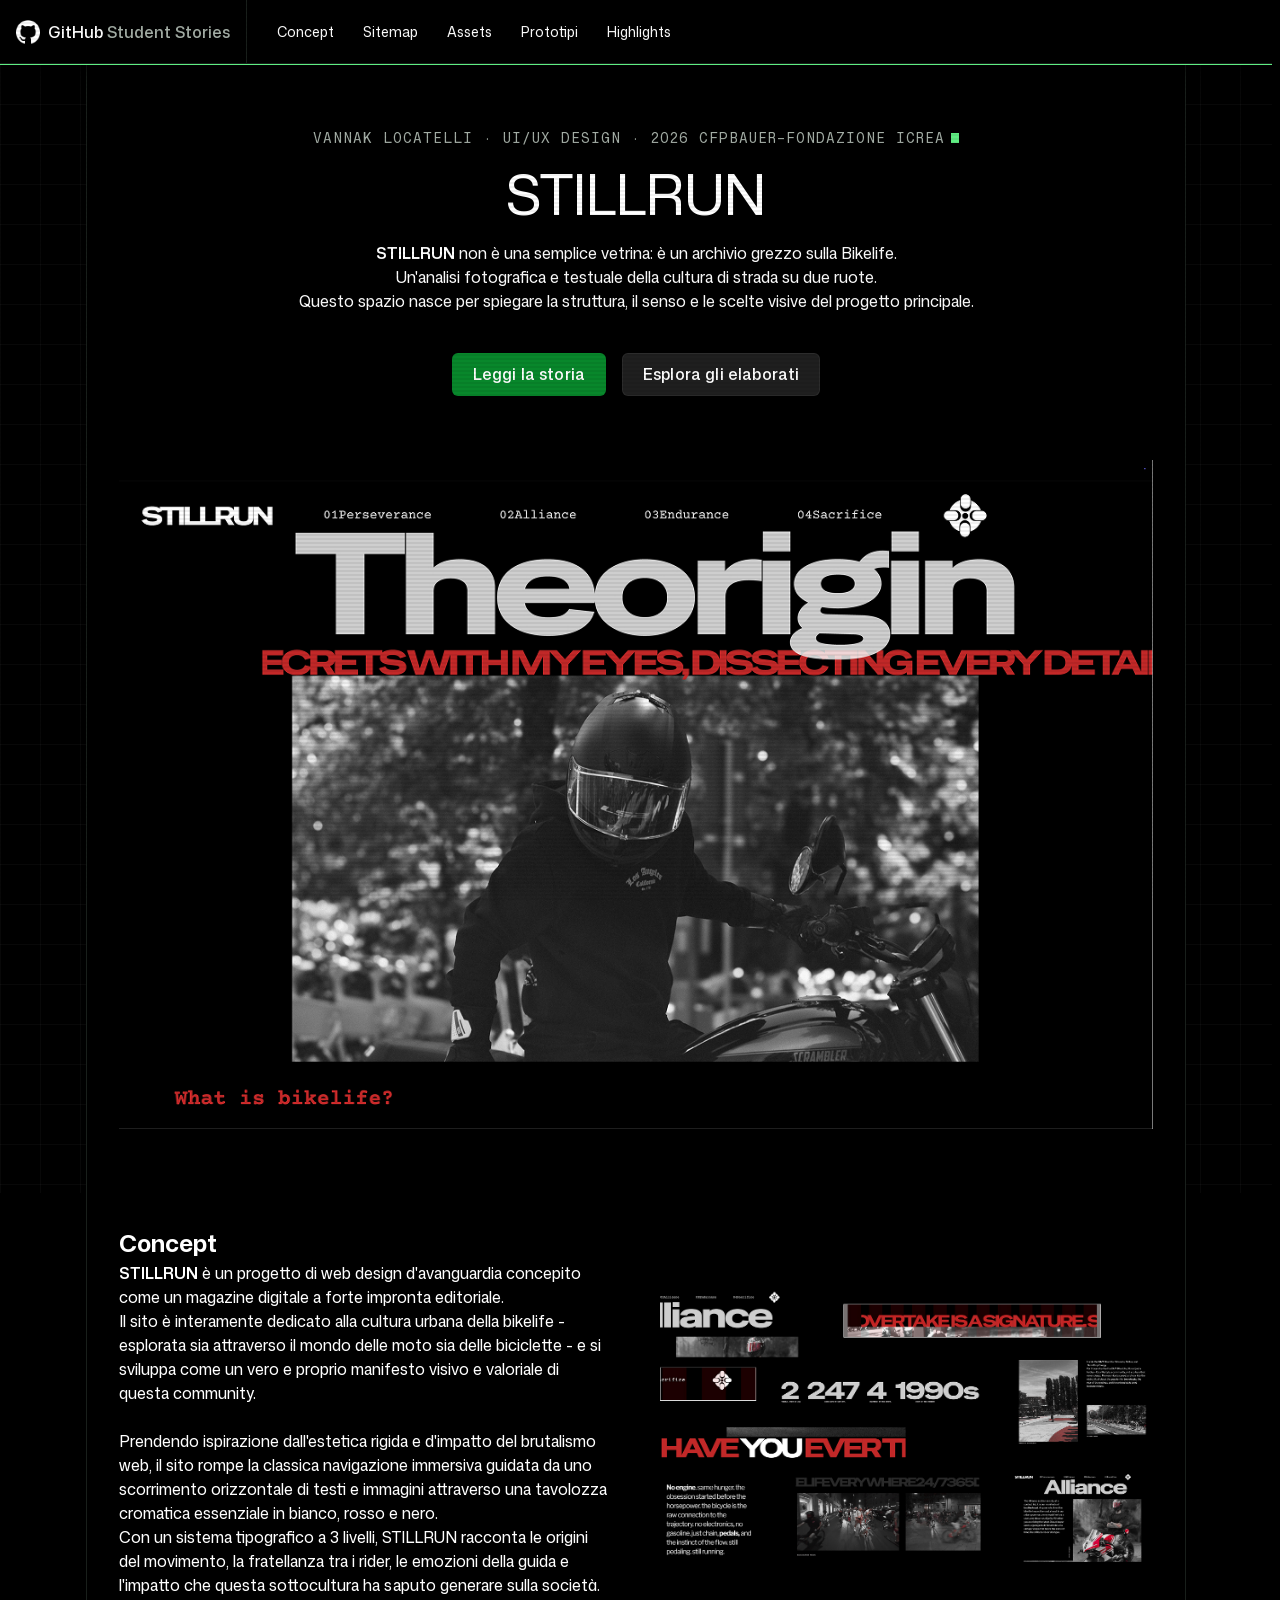
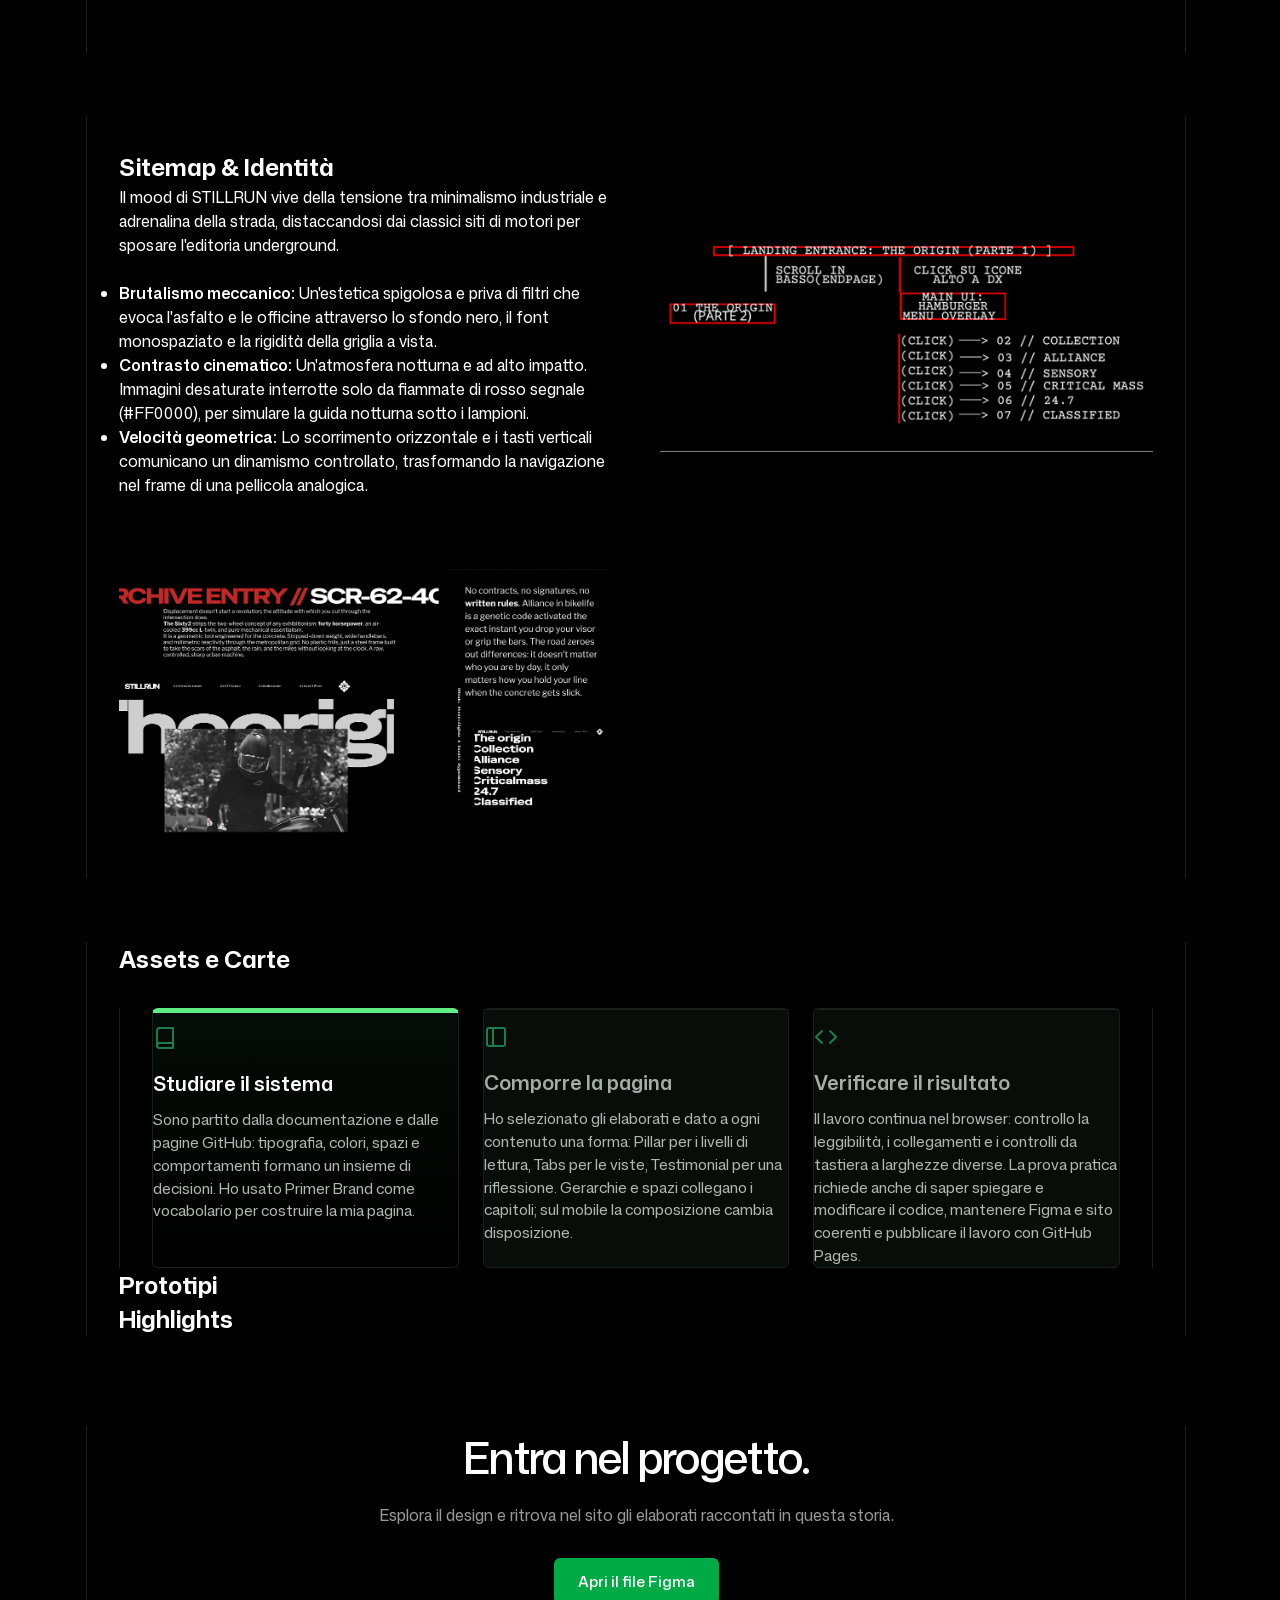
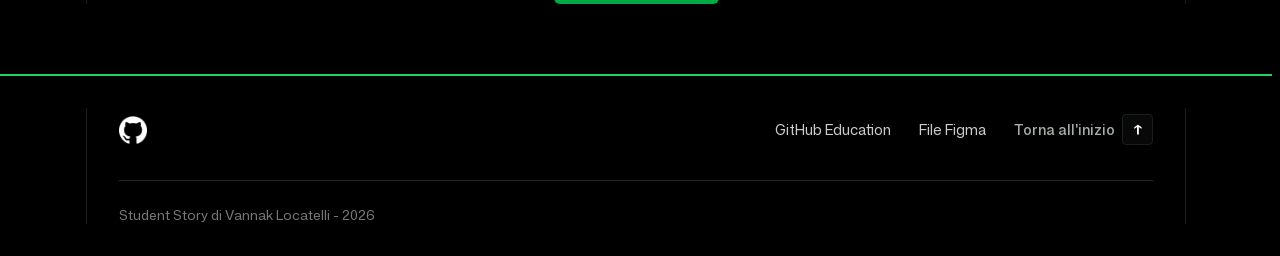
==== commit e5fbf460: "14 ottobre 23:15" ====
--- a/index-prova.html
+++ b/index-prova.html
@@ -4,20 +4,21 @@
 <head>
   <meta charset="UTF-8" />
   <meta name="viewport" content="width=device-width, initial-scale=1" />
-  <title>STILLRUN // Case Study - Vannak Locatelli</title>
+  <title>Prova Pratica Vannak Locatelli</title>
   <link rel="stylesheet" href="style.css">
   <script src="script.js" defer></script>
 </head>
 
 <body>
   <a class="skip-link" href="#top">Vai al contenuto</a>
-  
+
+  <!-- HEADER CON STRUTTURA DEL PROFESSORE -->
   <header class="navigation">
     <div class="navigation-content">
       <div class="navigation-brand">
         <a class="navigation-logo" href="https://github.com/education" aria-label="GitHub Education">
           <span class="navigation-back-arrow" aria-hidden="true">‹</span>
-          <img src="assets/images/github-white-icon.png.webp" width="24" height="24" alt="GitHub Logo" />
+          <img src="assets/images/github-white-icon.png.webp" width="24" height="24" alt="" />
         </a>
         <a class="navigation-title" href="#top">GitHub <span>Student Stories</span></a>
       </div>
@@ -41,6 +42,8 @@
   </header>
 
   <main id="top" tabindex="-1">
+    
+    <!-- HERO SECTION STILLRUN -->
     <section class="hero">
       <div class="hero-content container">
         <p class="eyebrow">
@@ -51,99 +54,130 @@
         </p>
         <h1 class="heading heading-size-1">STILLRUN</h1>
         
-        <div class="hero-description">
-          <p class="hero-text text text-size-200">STILLRUN non è una semplice vetrina: è un archivio grezzo sulla Bikelife.</p>
-          <p class="hero-text text text-size-200">Un'analisi fotografica e testuale della cultura di strada su due ruote.</p>
-          <p class="hero-text text text-size-200">Questo spazio nasce per spiegare la struttura, il senso e le scelte visive del progetto principale.</p>
+        <div class="hero-text">
+          <p class="text text-size-200">
+            <strong>STILLRUN</strong> non è una semplice vetrina: è un archivio grezzo sulla Bikelife.
+          </p>
+          <p class="text text-size-200">
+            Un'analisi fotografica e testuale della cultura di strada su due ruote.
+          </p>
+          <p class="text text-size-200">
+            Questo spazio nasce per spiegare la struttura, il senso e le scelte visive del progetto principale.
+          </p>
         </div>
 
         <div class="button-group">
-          <a href="#storia" class="button button-primary">Leggi la storia</a>
-          <a href="#elaborati" class="button button-secondary">Esplora gli elaborati</a>
-        </div>
+          <a href="#concept" class="button button-primary">Leggi la storia</a>
+          <a href="#assets" class="button button-secondary">Esplora gli elaborati</a>
+        </div>
+
+        <img class="hero-image" src="assets/images/Screenshot 2026-09-30 alle 09.47.18 (2) 1.jpg" alt="screenshot desktop della home di STILLRUN">
+      </div>
+    </section>
+
+    <!-- CAPITOLO 1: CONCEPT -->
+    <section id="concept" class="chapters container">
+      <div>
+        <h2>Concept</h2>
+        <p class="hero-text text text-size-150">
+          <strong>STILLRUN</strong> è un progetto di web design d'avanguardia concepito come un magazine digitale a forte impronta editoriale.<br>
+          Il sito è interamente dedicato alla cultura urbana della bikelife - esplorata sia attraverso il mondo delle moto sia delle biciclette - e si sviluppa come un vero e proprio manifesto visivo e valoriale di questa community.
+        </p>
+        <p class="hero-text text text-size-150">
+          Prendendo ispirazione dall'estetica rigida e d'impatto del brutalismo web, il sito rompe la classica navigazione immersiva guidata da uno scorrimento orizzontale di testi e immagini attraverso una tavolozza cromatica essenziale in bianco, rosso e nero.<br>
+          Con un sistema tipografico a 3 livelli, STILLRUN racconta le origini del movimento, la fratellanza tra i rider, le emozioni della guida e l'impatto che questa sottocultura ha saputo generare sulla società.
+        </p>
+      </div>
+      <img class="hero-image" src="assets/images/Component 2.jpg" alt="Componente Concept">
+    </section>
+
+    <!-- CAPITOLO 2: SITEMAP -->
+    <section id="sitemap" class="chapters container">
+      <div>
+        <h2>Sitemap & Identità</h2>
+        <p class="hero-text text text-size-150">
+          Il mood di STILLRUN vive della tensione tra minimalismo industriale e adrenalina della strada, distaccandosi dai classici siti di motori per sposare l'editoria underground.
+        </p>
         
-        <img class="hero-image" src="assets/images/Screenshot 2026-09-30 alle 09.47.18 (2) 1.jpg" alt="Screenshot desktop della home del sito STILLRUN">
-      </div>
-    </section>
-
-    <section class="chapters container" id="storia">
-      <div class="chapter-block">
-        <p class="hero-text text text-size-200">
-          STILLRUN è un progetto di web design d'avanguardia concepito come un magazine digitale a forte impronta editoriale.
-          Il sito è interamente dedicato alla cultura urbana della bikelife - esplorata sia attraverso il mondo delle moto sia delle biciclette - e si sviluppa come un vero e proprio manifesto visivo e valoriale di questa community.
-        </p>
-        <p class="hero-text text text-size-200">
-          Prendendo ispirazione dall'estetica rigida e d'impatto del brutalismo web, il sito rompe la classica navigazione immersiva guidata da uno scorrimento orizzontale di testi e immagini attraverso una tavolozza cromatica essenziale in bianco, rosso e nero. Con un sistema tipografico a 3 livelli, STILL racconta le origini del movimento, la fratellanza tra i rider, le emozioni della guida e l'impatto che questa sottocultura ha saputo generare sulla società.
-        </p>
-        <img class="hero-image" src="assets/images/Component 2.jpg" alt="Anteprima componenti visivi STILLRUN">
-      </div>
-
-      <div class="chapter-block">
-        <p class="hero-text text text-size-200">
-          Il mood di STILLRUN vive della tensione tra minimalismo industriale e adrenalina della strada, distaccandosi dai classici siti di motori per sposare l'editoria underground.
-        </p>
-        
-        <ul class="lista-punti hero-text text text-size-200">
+        <ul class="lista-punti hero-text text text-size-150">
           <li>
-            <strong>Brutalismo meccanico:</strong> un'estetica spigolosa e priva di filtri che evoca l'asfalto e le officine attraverso lo sfondo nero, il font monospaziato e la rigidità della griglia a vista.
+            <strong>Brutalismo meccanico:</strong> Un'estetica spigolosa e priva di filtri che evoca l'asfalto e le officine attraverso lo sfondo nero, il font monospaziato e la rigidità della griglia a vista.
           </li>
           <li>
-            <strong>Contrasto cinematico:</strong> un'atmosfera notturna e ad alto impatto. Immagini quasi totalmente desaturate interrotte solo da fiammate di rosso segnale (#FF0000), per simulare la guida notturna sotto i lampioni.
+            <strong>Contrasto cinematico:</strong> Un'atmosfera notturna e ad alto impatto. Immagini desaturate interrotte solo da fiammate di rosso segnale (#FF0000), per simulare la guida notturna sotto i lampioni.
           </li>
           <li>
-            <strong>Velocità geometrica:</strong> lo scorrimento orizzontale e i tasti verticali comunicano un dinamismo controllato, trasformando la navigazione nel frame di una pellicola analogica sulla bikelife.
+            <strong>Velocità geometrica:</strong> Lo scorrimento orizzontale e i tasti verticali comunicano un dinamismo controllato, trasformando la navigazione nel frame di una pellicola analogica.
           </li>
         </ul>
-        <img class="hero-image" src="assets/images/Component 7 1.jpg" alt="Dettaglio moodboard visiva">
-        <img class="hero-image" src="assets/images/Component 5.jpg" alt="Dettaglio layout editoriale">
-      </div>
-    </section>
-
-    <section class="cards-grid container" id="elaborati">
-      <article class="card card-active">
-        <div class="card-top-line"></div>
-        <div class="card-icon">
-          <svg width="24" height="24" viewBox="0 0 24 24" fill="none" stroke="currentColor" stroke-width="2" stroke-linecap="round" stroke-linejoin="round">
-            <path d="M4 19.5A2.5 2.5 0 0 1 6.5 17H20"></path>
-            <path d="M6.5 2H20v20H6.5A2.5 2.5 0 0 1 4 19.5v-15A2.5 2.5 0 0 1 6.5 2z"></path>
-          </svg>
-        </div>
-        <h3 class="card-title">Studiare il sistema</h3>
-        <p class="card-text">
-          Sono partito dalla documentazione e dalle pagine GitHub: tipografia, colori, spazi e comportamenti formano un insieme di decisioni. Ho usato Primer Brand come vocabolario per costruire la mia pagina.
-        </p>
-      </article>
-
-      <article class="card">
-        <div class="card-top-line"></div>
-        <div class="card-icon">
-          <svg width="24" height="24" viewBox="0 0 24 24" fill="none" stroke="currentColor" stroke-width="2" stroke-linecap="round" stroke-linejoin="round">
-            <rect x="3" y="3" width="18" height="18" rx="2" ry="2"></rect>
-            <line x1="9" y1="3" x2="9" y2="21"></line>
-          </svg>
-        </div>
-        <h3 class="card-title">Comporre la pagina</h3>
-        <p class="card-text">
-          Ho selezionato gli elaborati e dato a ogni contenuto una forma: Pillar per i livelli di lettura, Tabs per le viste, Testimonial per una riflessione. Gerarchie e spazi collegano i capitoli; sul mobile la composizione cambia disposizione.
-        </p>
-      </article>
-
-      <article class="card">
-        <div class="card-top-line"></div>
-        <div class="card-icon">
-          <svg width="24" height="24" viewBox="0 0 24 24" fill="none" stroke="currentColor" stroke-width="2" stroke-linecap="round" stroke-linejoin="round">
-            <polyline points="16 18 22 12 16 6"></polyline>
-            <polyline points="8 6 2 12 8 18"></polyline>
-          </svg>
-        </div>
-        <h3 class="card-title">Verificare il risultato</h3>
-        <p class="card-text">
-          Il lavoro continua nel browser: controllo la leggibilità, i collegamenti e i controlli da tastiera a larghezze diverse. La prova pratica richiede anche di saper spiegare e modificare il codice, mantenere Figma e sito coerenti e pubblicare il lavoro con GitHub Pages.
-        </p>
-      </article>
-    </section>
+      </div>
+      <img class="hero-image" src="assets/images/Component 7 1.jpg" alt="Componente 7">
+      <img class="hero-image" src="assets/images/Component 5.jpg" alt="Componente 5">
+    </section>
+
+    <!-- CAPITOLO 3: ASSETS -->
+    <section id="assets" class="container">
+      <h2>Assets e Carte</h2>
+      <div class="cards-grid">
+        
+        <article class="card card-active">
+          <div class="card-top-line"></div>
+          <div class="card-icon">
+            <svg width="24" height="24" viewBox="0 0 24 24" fill="none" stroke="currentColor" stroke-width="2" stroke-linecap="round" stroke-linejoin="round">
+              <path d="M4 19.5A2.5 2.5 0 0 1 6.5 17H20"></path>
+              <path d="M6.5 2H20v20H6.5A2.5 2.5 0 0 1 4 19.5v-15A2.5 2.5 0 0 1 6.5 2z"></path>
+            </svg>
+          </div>
+          <h3 class="card-title">Studiare il sistema</h3>
+          <p class="card-text">
+            Sono partito dalla documentazione e dalle pagine GitHub: tipografia, colori, spazi e comportamenti formano un insieme di decisioni. Ho usato Primer Brand come vocabolario per costruire la mia pagina.
+          </p>
+        </article>
+
+        <article class="card">
+          <div class="card-top-line"></div>
+          <div class="card-icon">
+            <svg width="24" height="24" viewBox="0 0 24 24" fill="none" stroke="currentColor" stroke-width="2" stroke-linecap="round" stroke-linejoin="round">
+              <rect x="3" y="3" width="18" height="18" rx="2" ry="2"></rect>
+              <line x1="9" y1="3" x2="9" y2="21"></line>
+            </svg>
+          </div>
+          <h3 class="card-title">Comporre la pagina</h3>
+          <p class="card-text">
+            Ho selezionato gli elaborati e dato a ogni contenuto una forma: Pillar per i livelli di lettura, Tabs per le viste, Testimonial per una riflessione. Gerarchie e spazi collegano i capitoli; sul mobile la composizione cambia disposizione.
+          </p>
+        </article>
+
+        <article class="card">
+          <div class="card-top-line"></div>
+          <div class="card-icon">
+            <svg width="24" height="24" viewBox="0 0 24 24" fill="none" stroke="currentColor" stroke-width="2" stroke-linecap="round" stroke-linejoin="round">
+              <polyline points="16 18 22 12 16 6"></polyline>
+              <polyline points="8 6 2 12 8 18"></polyline>
+            </svg>
+          </div>
+          <h3 class="card-title">Verificare il risultato</h3>
+          <p class="card-text">
+            Il lavoro continua nel browser: controllo la leggibilità, i collegamenti e i controlli da tastiera a larghezze diverse. La prova pratica richiede anche di saper spiegare e modificare il codice, mantenere Figma e sito coerenti e pubblicare il lavoro con GitHub Pages.
+          </p>
+        </article>
+
+      </div>
+    </section>
+
+    <!-- CAPITOLO 4: PROTOTIPI -->
+    <section id="prototipi" class="container">
+      <h2>Prototipi</h2>
+    </section>
+
+    <!-- CAPITOLO 5: HIGHLIGHTS -->
+    <section id="highlights" class="container">
+      <h2>Highlights</h2>
+    </section>
+
   </main>
 
+  <!-- FOOTER PERFETTAMENTE CHIUSO E ISOLATO -->
   <footer>
     <div class="footer-cta">
       <div class="container">
@@ -166,7 +200,7 @@
           
           <nav class="footer-nav" aria-label="Link del footer">
             <a href="https://github.com/education" class="footer-link">GitHub Education</a>
-            <a href="https://www.figma.com" class="footer-link" target="_blank" rel="noopener noreferrer">File Figma</a>
+            <a href="https://www.figma.com/proto/sFlde48P5YhAInU2dSzeS0/MORGANTI-UX-UI" target="_blank" rel="noopener noreferrer" class="footer-link">File Figma</a>
             <a href="#top" class="footer-back-to-top">
               <span>Torna all'inizio</span>
               <span class="arrow-box" aria-hidden="true">↑</span>
@@ -180,6 +214,7 @@
       </div>
     </div>
   </footer>
+
 </body>
 
 </html>
@@ -209,5 +244,4 @@
 
 
 
-
     
--- a/style.css
+++ b/style.css
@@ -16,7 +16,7 @@
 
 /* 3. Centratura del blocco del sito */
 .container, main, .site-wrapper {
-  max-width: 1200px; /* o la larghezza massima usata nel tuo progetto */
+  max-width: 1200px;
   width: 100%;
   margin-left: auto !important;
   margin-right: auto !important;
@@ -752,17 +752,73 @@
   }
 }
 
-/* 1. Forza lo zero padding su tutti i contenitori e sezioni */
-.container,
-.hero-content,
-.chapters,
-.chapters.container,
-.cards-section,
-.cards-grid,
-.footer-cta,
-.footer-bottom,
-.footer-main-row,
-main,
+/* 1. Transizioni fluide su bottoni, schede e link */
+.button, 
+.button-primary, 
+.button-secondary, 
+.button-figma, 
+.card, 
+.footer-back-to-top, 
+.navigation-list a {
+  transition: transform 0.25s cubic-bezier(0.16, 1, 0.3, 1),
+              background-color 0.25s ease,
+              border-color 0.25s ease,
+              box-shadow 0.25s ease !important;
+}
+
+/* 2. Hover sui Pulsanti (Sollevamento leggero + bagliore moderno) */
+.button:hover, 
+.button-figma:hover {
+  transform: translateY(-2px) scale(1.02);
+  box-shadow: 0 8px 20px rgba(95, 237, 131, 0.25) !important;
+}
+
+.button-primary:hover, 
+.button-figma:hover {
+  background-color: #0aa636 !important;
+}
+
+.button-secondary:hover {
+  background-color: rgba(255, 255, 255, 0.2) !important;
+  border-color: rgba(255, 255, 255, 0.4) !important;
+}
+
+/* 3. Hover sulle Schede / Cards (Card Lift + Bordo Luminoso) */
+.card:hover {
+  transform: translateY(-4px);
+  border-color: rgba(95, 237, 131, 0.4) !important;
+  box-shadow: 0 12px 30px rgba(0, 0, 0, 0.6) !important;
+}
+
+/* 4. Hover sui Link e sulla freccia "Torna su" */
+.footer-link:hover, 
+.navigation-list a:hover {
+  color: #5FED83 !important;
+}
+
+.footer-back-to-top:hover .arrow-box {
+  border-color: #5FED83 !important;
+  color: #5FED83 !important;
+  transform: translateY(-2px);
+}
+
+/* 5. Feedback di Pressione al Click (Sensazione Tattile iOS) */
+.button:active, 
+.button-figma:active, 
+.card:active {
+  transform: translateY(0) scale(0.98) !important;
+}
+/* 1. Azzera i bordi e i margini su tutti i contenitori principali */
+.container, 
+.hero-content, 
+.chapters, 
+.chapters.container, 
+.cards-section, 
+.cards-grid, 
+.footer-cta, 
+.footer-bottom, 
+.footer-main-row, 
+main, 
 section {
   width: 100% !important;
   max-width: 100% !important;
@@ -770,24 +826,694 @@
   padding-right: 0 !important;
   margin-left: 0 !important;
   margin-right: 0 !important;
-}
-
-/* 2. Forza le immagini a toccare bordo e bordo */
+  border-left: none !important;
+  border-right: none !important;
+  box-sizing: border-box !important;
+}
+
+/* RIMOZIONE BORDI VERTICALI E ALLARGAMENTO CONTENUTO */
+.hero-content {
+  border-left: none !important;
+  border-right: none !important;
+  padding-left: 0 !important;
+  padding-right: 0 !important;
+}
+
+.container {
+  max-width: 100% !important;
+  padding-left: 0 !important;
+  padding-right: 0 !important;
+}
+
+/* Fa occupare a tutte le immagini l'intera ampiezza dello schermo */
+.hero-image, 
+.chapters img {
+  width: 100% !important;
+  max-width: 100% !important;
+  display: block;
+}
+
+.hero-content,
+.container,
+.chapters,
+.chapters.container,
+.cards-section,
+.cards-grid,
+.footer-cta .container,
+.footer-bottom .container {
+  max-width: 1100px !important; /* Stessa ampiezza per tutte le sezioni */
+  width: 100% !important;
+  margin-left: auto !important;
+  margin-right: auto !important;
+  border-left: 1px solid var(--color-border-muted, #191F1B) !important;
+  border-right: 1px solid var(--color-border-muted, #191F1B) !important;
+  padding-left: 2rem !important;
+  padding-right: 2rem !important;
+  box-sizing: border-box !important;
+}
+
+/* 2. Assicura che immagini e banner riempiano perfettamente la scatola di 1100px */
 .hero-image,
 .chapters img,
 .chapter-block img,
 .cards-section img {
   width: 100% !important;
   max-width: 100% !important;
-  margin: 0 !important;
-}
-
-/* 3. Dà un leggero rientro interno SOLO al testo del footer e delle schede per non farli incollare al vetro */
-.footer-main-row,
-.footer-credits,
-.cards-grid,
-.hero-description,
-.chapters p {
-  padding-left: 1.5rem !important;
-  padding-right: 1.5rem !important;
+  height: auto !important;
+  display: block !important;
+}
+
+/* 3. La griglia delle 3 schede si adatta alla nuova larghezza di 1100px */
+.cards-grid {
+  display: grid !important;
+  grid-template-columns: repeat(auto-fit, minmax(280px, 1fr)) !important;
+  gap: 24px !important;
+}
+
+/* 4. Gli sfondi esterni dell'header e del footer continuano a coprire da bordo a bordo */
+.navigation,
+.footer-cta,
+.footer-bottom {
+  width: 100% !important;
+  max-width: 100% !important;
+  background-color: #000000;
+}
+
+html {
+  scroll-behavior: smooth;
+}
+
+
+.hero-text, 
+.chapter-block p,
+.chapter-block .lista-punti {
+  max-width: 750px !important;
+  width: 100%;
+  margin-bottom: 1.5rem;
+  line-height: 1.5;
+}
+.card-title {
+  color: #ffffff !important; /* Testo bianco puro per il titolo della card */
+}
+
+.card:not(.card-active) .card-title {
+  color: var(--color-muted, #A4AEA6) !important; /* Usa il grigio chiaro delle variabili */
+}
+
+.card-text {
+  color: #b0b8b2 !important; /* Grigio morbido ma ad alto contrasto per la leggibilità */
+}
+
+.card-top-line {
+  background-color: var(--color-border-muted, #191F1B) !important;
+}
+
+.card-active .card-top-line {
+  background-color: var(--color-cursor, #5FED83) !important; /* Riprende il verde cursore del brand */
+}
+
+
+
+:root {
+  --color-cursor: #5FED83;
+  --color-border-muted: #191F1B;
+  --navigation-height: 3.5em;
+  --layer-navigation: 90;
+}
+
+/* 2. Linea decorativa verde fluo sotto l'header */
+.navigation::after {
+  content: "";
+  position: absolute;
+  top: calc(100% + 1px);
+  left: 0;
+  right: 0;
+  height: 1px;
+  background: var(--color-cursor);
+  pointer-events: none;
+}
+
+/* 3. Gestione icone Apri/Chiudi nel pulsante Mobile (:has) */
+.navigation-menu:has(:popover-open) .navigation-icon-open {
+  display: none !important;
+}
+
+.navigation-menu:has(:popover-open) .navigation-icon-close {
+  display: block !important;
+}
+
+.navigation-toggle {
+  display: flex;
+  align-items: center;
+  justify-content: center;
+  cursor: pointer;
+}
+
+/* 4. LAYOUT DESKTOP (Quando JS rimuove l'attributo popover) */
+@media (min-width: 1000px) {
+  .navigation-content {
+    flex-wrap: nowrap !important;
+    height: calc(var(--navigation-height) - 1px);
+  }
+
+  /* Quando il popover viene rimosso su desktop */
+  .navigation-menu:has(.navigation-panel:not([popover])) {
+    width: auto !important;
+    margin-left: 0 !important;
+  }
+
+  .navigation-panel:not([popover]) {
+    position: static !important;
+    height: 100% !important;
+    border: 0 !important;
+    overflow: visible !important;
+    background: transparent !important;
+  }
+
+  .navigation-panel:not([popover]) .navigation-list {
+    display: flex !important;
+    flex-direction: row !important;
+    align-items: center !important;
+    height: 100% !important;
+    gap: 0 !important;
+    padding: 0 0 0 1em !important;
+    margin: 0 !important;
+    list-style: none !important;
+    border-left: 1px solid var(--color-border-muted) !important; /* Linea sottile verticale a sinistra */
+  }
+
+  .navigation-panel:not([popover]) .navigation-list a {
+    display: flex !important;
+    align-items: center !important;
+    height: 100% !important;
+    padding: 0 0.25em !important;
+    color: #e6edf3 !important;
+    text-decoration: none !important;
+    white-space: nowrap !important;
+  }
+
+  .navigation-panel:not([popover]) .navigation-list a span {
+    padding: 0.25em 0.75em !important;
+    border-radius: 100em !important;
+  }
+
+  .navigation-panel:not([popover]) .navigation-list a:hover span {
+    background: #151D17 !important;
+    color: #2ea043 !important; /* Verde al passaggio del mouse */
+  }
+}
+
+@media (min-width: 1000px) {
+  /* 1. Nasconde il pulsante toggle del menu */
+  .navigation-toggle {
+    display: none !important;
+  }
+
+  /* 2. Dispone il contenitore in orizzontale */
+  .navigation-menu:has(.navigation-panel:not([popover])) {
+    width: auto !important;
+    margin-left: 0 !important;
+  }
+
+  /* 3. Ripristina il pannello come blocco fisso anziché popover */
+  .navigation-panel:not([popover]) {
+    position: static !important;
+    height: 100% !important;
+    border: 0 !important;
+    overflow: visible !important;
+    background: transparent !important;
+    transform: none !important;
+  }
+
+  /* 4. Mette la lista in riga orizzontale con bordo verticale a sinistra */
+  .navigation-panel:not([popover]) .navigation-list {
+    display: flex !important;
+    flex-direction: row !important;
+    align-items: center !important;
+    height: 100% !important;
+    gap: 0 !important;
+    padding: 0 0 0 1em !important;
+    margin: 0 !important;
+    list-style: none !important;
+    border-left: 1px solid var(--color-border-muted) !important;
+  }
+
+  .navigation-panel:not([popover]) .navigation-list a {
+    display: flex !important;
+    align-items: center !important;
+    height: 100% !important;
+    padding: 0 0.25em !important;
+    color: var(--color-white) !important;
+    text-decoration: none !important;
+    white-space: nowrap !important;
+  }
+
+  .navigation-panel:not([popover]) .navigation-list a span {
+    padding: 0.25em 0.75em !important;
+    border-radius: var(--radius-pill) !important;
+  }
+
+  .navigation-panel:not([popover]) .navigation-list a:hover span {
+    background: var(--navigation-link-hover-background) !important;
+    color: var(--color-cursor) !important;
+  }
+}
+
+@media (min-width: 1000px) {
+  /* Nasconde il pulsante del menu mobile quando sei su PC */
+  .navigation-toggle {
+    display: none !important;
+  }
+
+  /* Mostra il pannello orizzontale dei link quando non ha popover */
+  .navigation-panel:not([popover]) {
+    display: flex !important;
+    position: static !important;
+    height: 100% !important;
+    border: 0 !important;
+    background: transparent !important;
+    overflow: visible !important;
+  }
+
+  .navigation-panel:not([popover]) .navigation-list {
+    display: flex !important;
+    flex-direction: row !important;
+    align-items: center !important;
+    height: 100% !important;
+    gap: 0 !important;
+    margin: 0 !important;
+    padding: 0 0 0 1em !important;
+    list-style: none !important;
+    border-left: var(--border-width) solid var(--color-border-muted) !important;
+  }
+
+  .navigation-panel:not([popover]) .navigation-list a {
+    display: flex !important;
+    align-items: center !important;
+    height: 100% !important;
+    padding: 0 0.25em !important;
+    color: var(--color-white) !important;
+    text-decoration: none !important;
+  }
+
+  .navigation-panel:not([popover]) .navigation-list a span {
+    padding: 0.25em 0.75em !important;
+    border-radius: var(--radius-pill) !important;
+  }
+
+  .navigation-panel:not([popover]) .navigation-list a:hover span {
+    background: var(--navigation-link-hover-background) !important;
+    color: var(--color-cursor) !important;
+  }
+}
+
+
+@media (min-width: 1000px) {
+  /* 1. Nasconde il pulsante del menu mobile */
+  .navigation-toggle {
+    display: none !important;
+  }
+
+  /* 2. Mostra e dispone la striscia dei capitoli in orizzontale */
+  #navigation-panel,
+  .navigation-panel {
+    display: flex !important;
+    position: static !important;
+    height: 100% !important;
+    background: transparent !important;
+    border: 0 !important;
+    overflow: visible !important;
+    margin: 0 !important;
+    padding: 0 !important;
+  }
+
+  .navigation-list {
+    display: flex !important;
+    flex-direction: row !important;
+    align-items: center !important;
+    height: 100% !important;
+    margin: 0 !important;
+    padding-left: 1em !important;
+    list-style: none !important;
+  }
+
+  .navigation-list li {
+    display: flex !important;
+    align-items: center !important;
+    height: 100% !important;
+  }
+
+  .navigation-list a {
+    display: flex !important;
+    align-items: center !important;
+    height: 100% !important;
+    padding: 0 0.25em !important;
+    color: #fff !important;
+    text-decoration: none !important;
+    font-size: 0.875em !important;
+    white-space: nowrap !important;
+  }
+
+  .navigation-list a span {
+    padding: 0.25em 0.75em !important;
+    border-radius: 100em !important;
+  }
+
+  .navigation-list a:hover span {
+    background: #151D17 !important;
+    color: #5FED83 !important; /* Verde fluo al passaggio del mouse */
+  }
+}
+
+@media (min-width: 1000px) {
+  /* Annulla la spinta verso destra */
+  .navigation-content {
+    justify-content: flex-start !important;
+  }
+
+  .navigation-menu {
+    margin-left: 0 !important;
+    margin-right: auto !important;
+    justify-content: flex-start !important;
+    width: auto !important;
+  }
+
+  /* Assicura che la lista parta subito dopo la linea verticale del brand */
+  .navigation-panel:not([popover]) .navigation-list {
+    justify-content: flex-start !important;
+    padding-left: 1em !important;
+    margin: 0 !important;
+  }
+}
+.navigation-list a span {
+  transition: background-color 0.2s ease, color 0.2s ease;
+}
+.card {
+  transition: transform 0.25s ease, border-color 0.25s ease, box-shadow 0.25s ease;
+  border: 1px solid var(--color-border-muted, #191F1B);
+  background: #090D0A;
+  border-radius: 6px;
+}
+
+.card:hover {
+  transform: translateY(-4px);
+  border-color: var(--color-cursor, #5FED83);
+  box-shadow: 0 8px 20px rgba(95, 237, 131, 0.08);
+}
+
+::-webkit-scrollbar {
+  width: 8px;
+}
+
+::-webkit-scrollbar-track {
+  background: #000;
+}
+
+::-webkit-scrollbar-thumb {
+  background: #191F1B;
+  border-radius: 4px;
+}
+
+::-webkit-scrollbar-thumb:hover {
+  background: #5FED83;
+}
+::selection {
+  background: #5FED83;
+  color: #000;
+}
+
+/* Stile per i badge o parole chiave */
+strong {
+  color: #fff;
+  font-weight: 600;
+}
+.card-active {
+  border-top: 2px solid var(--color-cursor, #5FED83) !important;
+  background: linear-gradient(180deg, rgba(95, 237, 131, 0.05) 0%, rgba(0, 0, 0, 0) 100%);
+}
+
+/* Effetto di luce morbida sotto l'Header */
+.navigation {
+  box-shadow: 0 4px 20px rgba(0, 0, 0, 0.8);
+}
+
+.footer-back-to-top {
+  display: flex;
+  align-items: center;
+  gap: 0.5em;
+  color: var(--color-muted, #A4AEA6);
+  text-decoration: none;
+  transition: color 0.2s ease;
+}
+
+.footer-back-to-top:hover {
+  color: var(--color-cursor, #5FED83);
+}
+
+.footer-back-to-top:hover .arrow-box {
+  transform: translateY(-3px);
+}
+
+.arrow-box {
+  display: inline-flex;
+  align-items: center;
+  justify-content: center;
+  width: 1.75em;
+  height: 1.75em;
+  border: 1px solid var(--color-border-muted, #191F1B);
+  border-radius: 4px;
+  transition: transform 0.2s ease, border-color 0.2s ease;
+}
+
+.footer-back-to-top:hover .arrow-box {
+  border-color: var(--color-cursor, #5FED83);
+}
+
+section[id] {
+  scroll-margin-top: 5rem;
+}
+
+.cards-grid {
+  display: grid;
+  grid-template-columns: repeat(auto-fit, minmax(280px, 1fr));
+  gap: 1.5rem;
+  margin-top: 2rem;
+}
+
+@media (min-width: 768px) {
+  .chapters {
+    display: grid;
+    grid-template-columns: 1fr 1fr;
+    gap: 3rem;
+    align-items: center;
+    margin-bottom: 4rem;
+  }
+}
+
+
+
+
+
+.hero {
+  background-image: 
+    linear-gradient(to right, rgba(255, 255, 255, 0.03) 1px, transparent 1px),
+    linear-gradient(to bottom, rgba(255, 255, 255, 0.03) 1px, transparent 1px);
+  background-size: 40px 40px;
+}
+
+/* 2. Effetto "Scanline" Retrò/Cyber su tutta la pagina */
+body::before {
+  content: "";
+  position: fixed;
+  top: 0;
+  left: 0;
+  width: 100vw;
+  height: 100vh;
+  background: linear-gradient(
+    rgba(18, 16, 16, 0) 50%, 
+    rgba(0, 0, 0, 0.15) 50%
+  );
+  background-size: 100% 4px;
+  z-index: 999;
+  pointer-events: none;
+  opacity: 0.4;
+}
+
+/* 3. Indicatore di Sezione "Active" nel Menu (Sottolineatura Verde) */
+.navigation-list a {
+  position: relative;
+}
+
+.navigation-list a::after {
+  content: "";
+  position: absolute;
+  bottom: 0;
+  left: 50%;
+  width: 0;
+  height: 2px;
+  background-color: var(--color-cursor, #5FED83);
+  transition: width 0.3s ease, left 0.3s ease;
+}
+
+.navigation-list a:hover::after {
+  width: 80%;
+  left: 10%;
+}
+
+/* 4. Effetto Ingrandimento / Spotlight sui Titoli H2 dei Capitoli */
+.chapter-content h2, 
+section h2 {
+  position: relative;
+  display: inline-block;
+  transition: color 0.3s ease;
+}
+
+.chapter-content h2:hover, 
+section h2:hover {
+  color: var(--color-cursor, #5FED83);
+}
+
+/* 5. Transizione Smooth per lo Scroll della Pagina */
+html {
+  scroll-behavior: smooth;
+}
+
+/* 6. Animazione Pulse/Blink sul Cursore dell'Eyebrow */
+.eyebrow-cursor {
+  animation: blink 1.2s infinite;
+}
+
+@keyframes blink {
+  0%, 100% { opacity: 1; }
+  50% { opacity: 0.2; }
+}
+
+body {
+  -webkit-font-smoothing: antialiased;
+  -moz-osx-font-smoothing: grayscale;
+  text-rendering: optimizeLegibility;
+}
+
+/* 2. Feedback visivo quasi impercettibile al click sui link del menu */
+.navigation-list a {
+  transition: opacity 0.15s ease, transform 0.15s ease;
+}
+
+.navigation-list a:active {
+  opacity: 0.7;
+  transform: scale(0.98);
+}
+
+/* 3. Transizione morbida sul cambio di colore delle icone/loghi */
+.navigation-logo img,
+.navigation-icon {
+  transition: opacity 0.2s ease, filter 0.2s ease;
+}
+
+.navigation-logo:hover img {
+  opacity: 0.85;
+}
+
+/* 4. Tocco di raffinatezza per la prima riga dei testi dei capitoli */
+.chapter-content p {
+  color: #c5cdc7; /* Un grigio leggermente più morbido del bianco puro per facilitare la lettura */
+  line-height: 1.65;
+}
+
+.chapter-content p strong {
+  color: #ffffff; /* Fa risaltare solo le parole in grassetto */
+}
+
+/* 5. Transizione fluida sul bordo dei contenitori/card quando si scorre o si passa il mouse */
+.card,
+.chapter-media {
+  transition: border-color 0.3s ease-in-out;
+}
+
+/* 6. Evita che le immagini e gli elementi interattivi vengano selezionati per sbaglio trascinando il mouse */
+.navigation,
+.hero-image,
+.chapter-media img,
+button {
+  user-select: none;
+  -webkit-user-select: none;
+}
+
+/* 1. Transizione morbida sul cambio di stato dei link (evita scatti di colore) */
+a, button {
+  transition: color 0.2s cubic-bezier(0.16, 1, 0.3, 1), 
+              background-color 0.2s cubic-bezier(0.16, 1, 0.3, 1), 
+              border-color 0.2s cubic-bezier(0.16, 1, 0.3, 1);
+}
+
+/* 2. Riduzione dell'affaticamento visivo sui bordi scuri */
+hr, .border-muted {
+  border-color: rgba(255, 255, 255, 0.08) !important;
+}
+
+/* 3. Rimozione del rettangolo blu/arancione di focus predefinito del browser sui click (mantiene l'accessibilità) */
+:focus-visible {
+  outline: 2px solid var(--color-cursor, #5FED83) !important;
+  outline-offset: 3px !important;
+}
+
+:focus:not(:focus-visible) {
+  outline: none !important;
+}
+
+/* 4. Effetto bilanciato sui titoli lungo più righe per evitare parole isolate (Orphans) */
+h1, h2, h3, h4 {
+  text-wrap: balance;
+}
+
+/* 5. Prevenzione dello scatto della pagina quando compaiono/scompaiono le scrollbar */
+html {
+  scrollbar-gutter: stable;
+}
+
+/* 6. Resa cromatica ideale per immagini scure in dark mode */
+img {
+  max-width: 100%;
+  height: auto;
+  font-style: italic;
+  background-repeat: no-repeat;
+  background-size: cover;
+  shape-margin: 0.75rem;
+}
+
+
+
+/* 1. Riduce i movimenti per chi ha l'impostazione "Reduce Motion" attiva sul sistema operativo */
+@media (prefers-reduced-motion: reduce) {
+  *, ::before, ::after {
+    animation-duration: 0.01ms !important;
+    animation-iteration-count: 1 !important;
+    transition-duration: 0.01ms !important;
+    scroll-behavior: auto !important;
+  }
+}
+
+/* 2. Ottimizza la resa dei font durante il caricamento evitando salti di layout (CLS) */
+body {
+  font-display: swap;
+  font-synthesis: none;
+}
+
+/* 3. Aumenta la superficie di contatto cliccabile sui bottoni/iconcine piccole per mobile */
+button, 
+.navigation-toggle,
+.footer-back-to-top {
+  min-width: 44px;
+  min-height: 44px;
+}
+
+/* 4. Mantiene gli spezzamenti di testo leggibili evitando trattini errati nei titoli */
+h1, h2, h3, h4, p {
+  hyphens: manual;
+  overflow-wrap: break-word;
+}
+
+/* 5. Previene la comparsa imprevista dell'evidenziazione blu al tocco prolungato da smartphone */
+* {
+  -webkit-touch-callout: none;
 }
